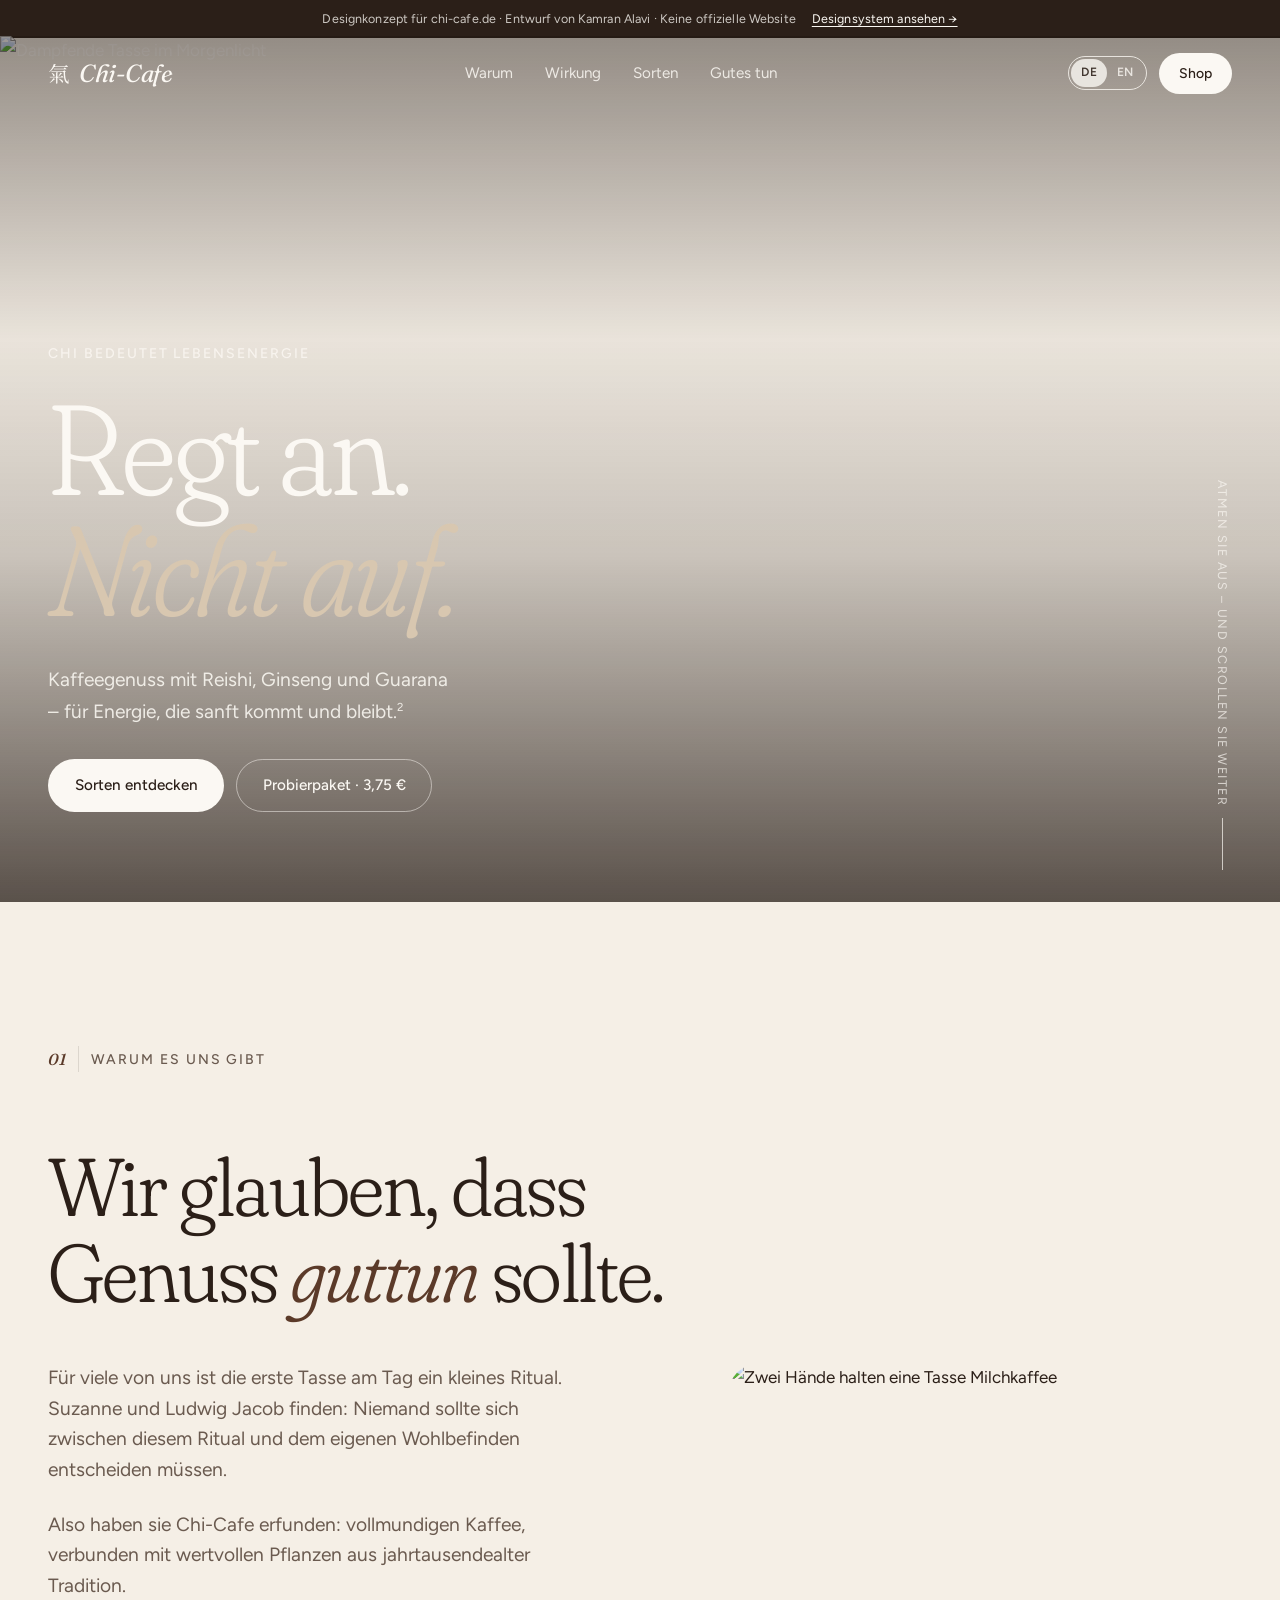
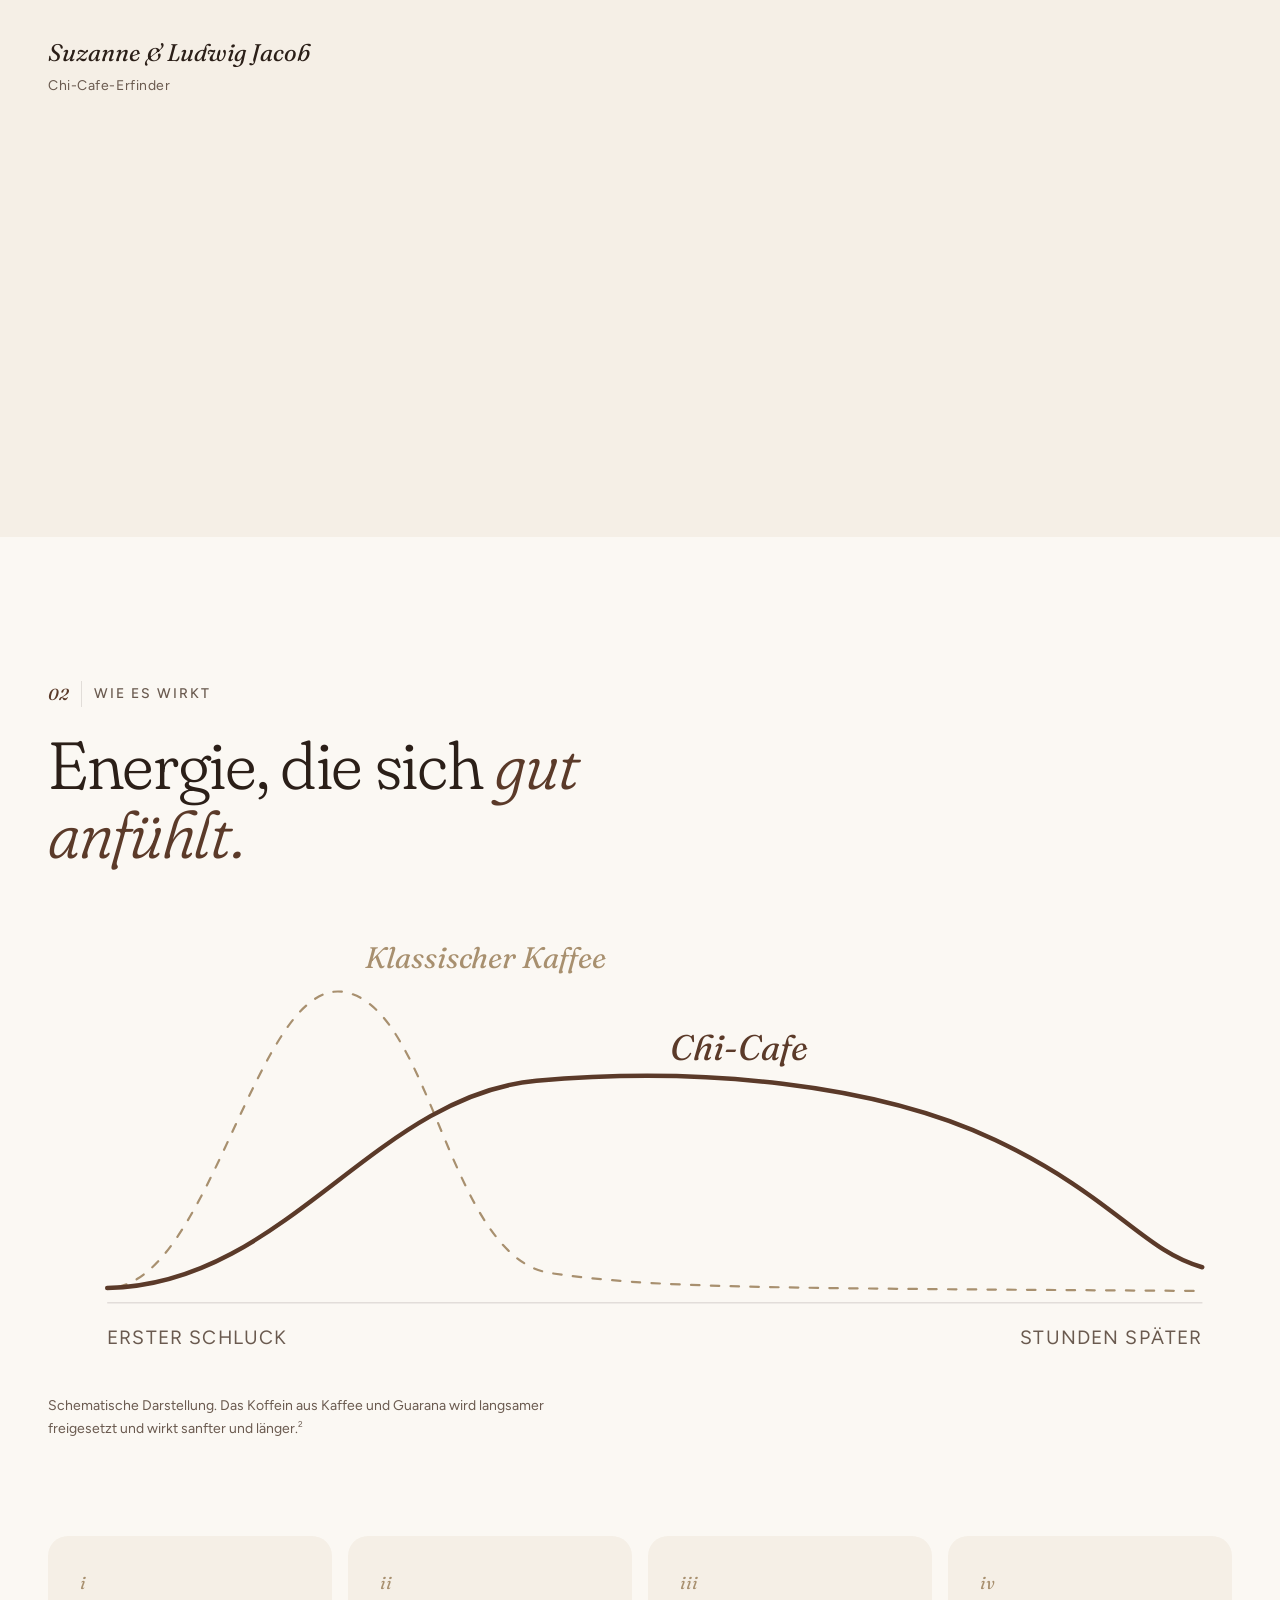
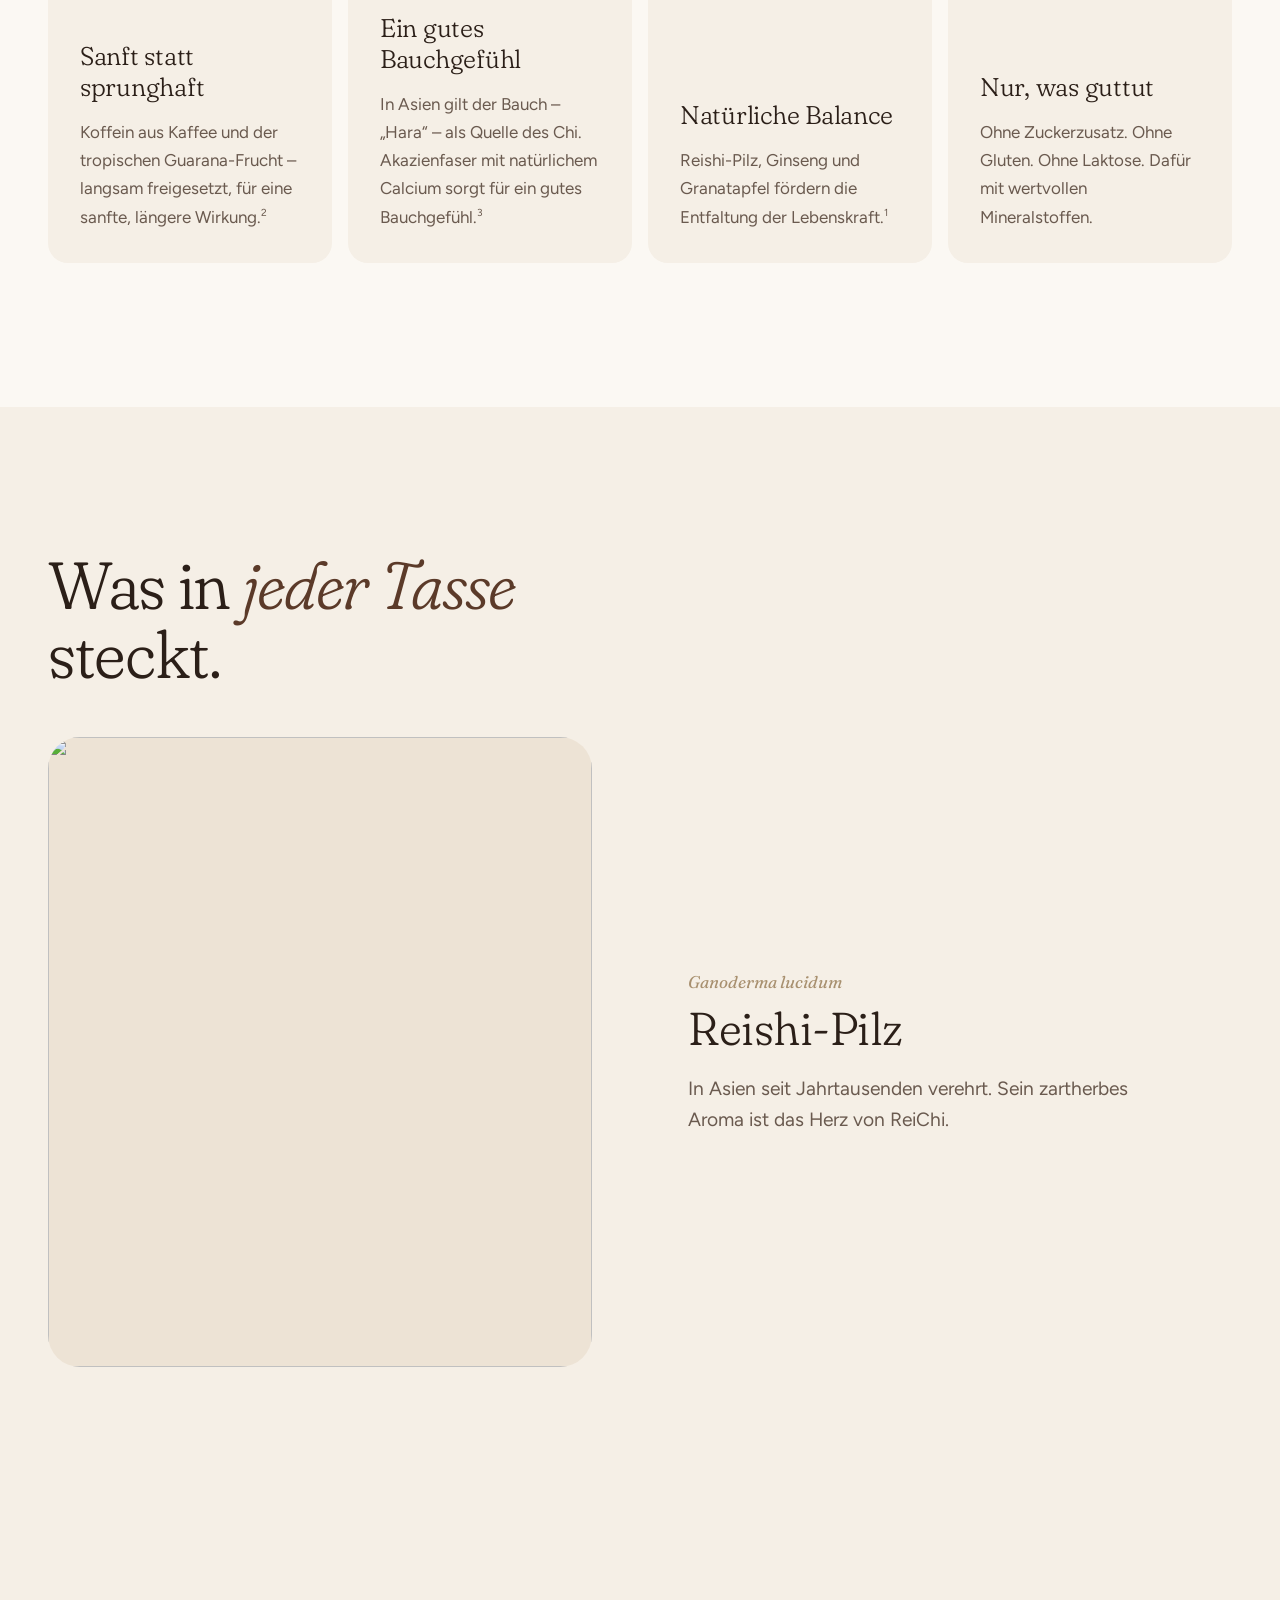
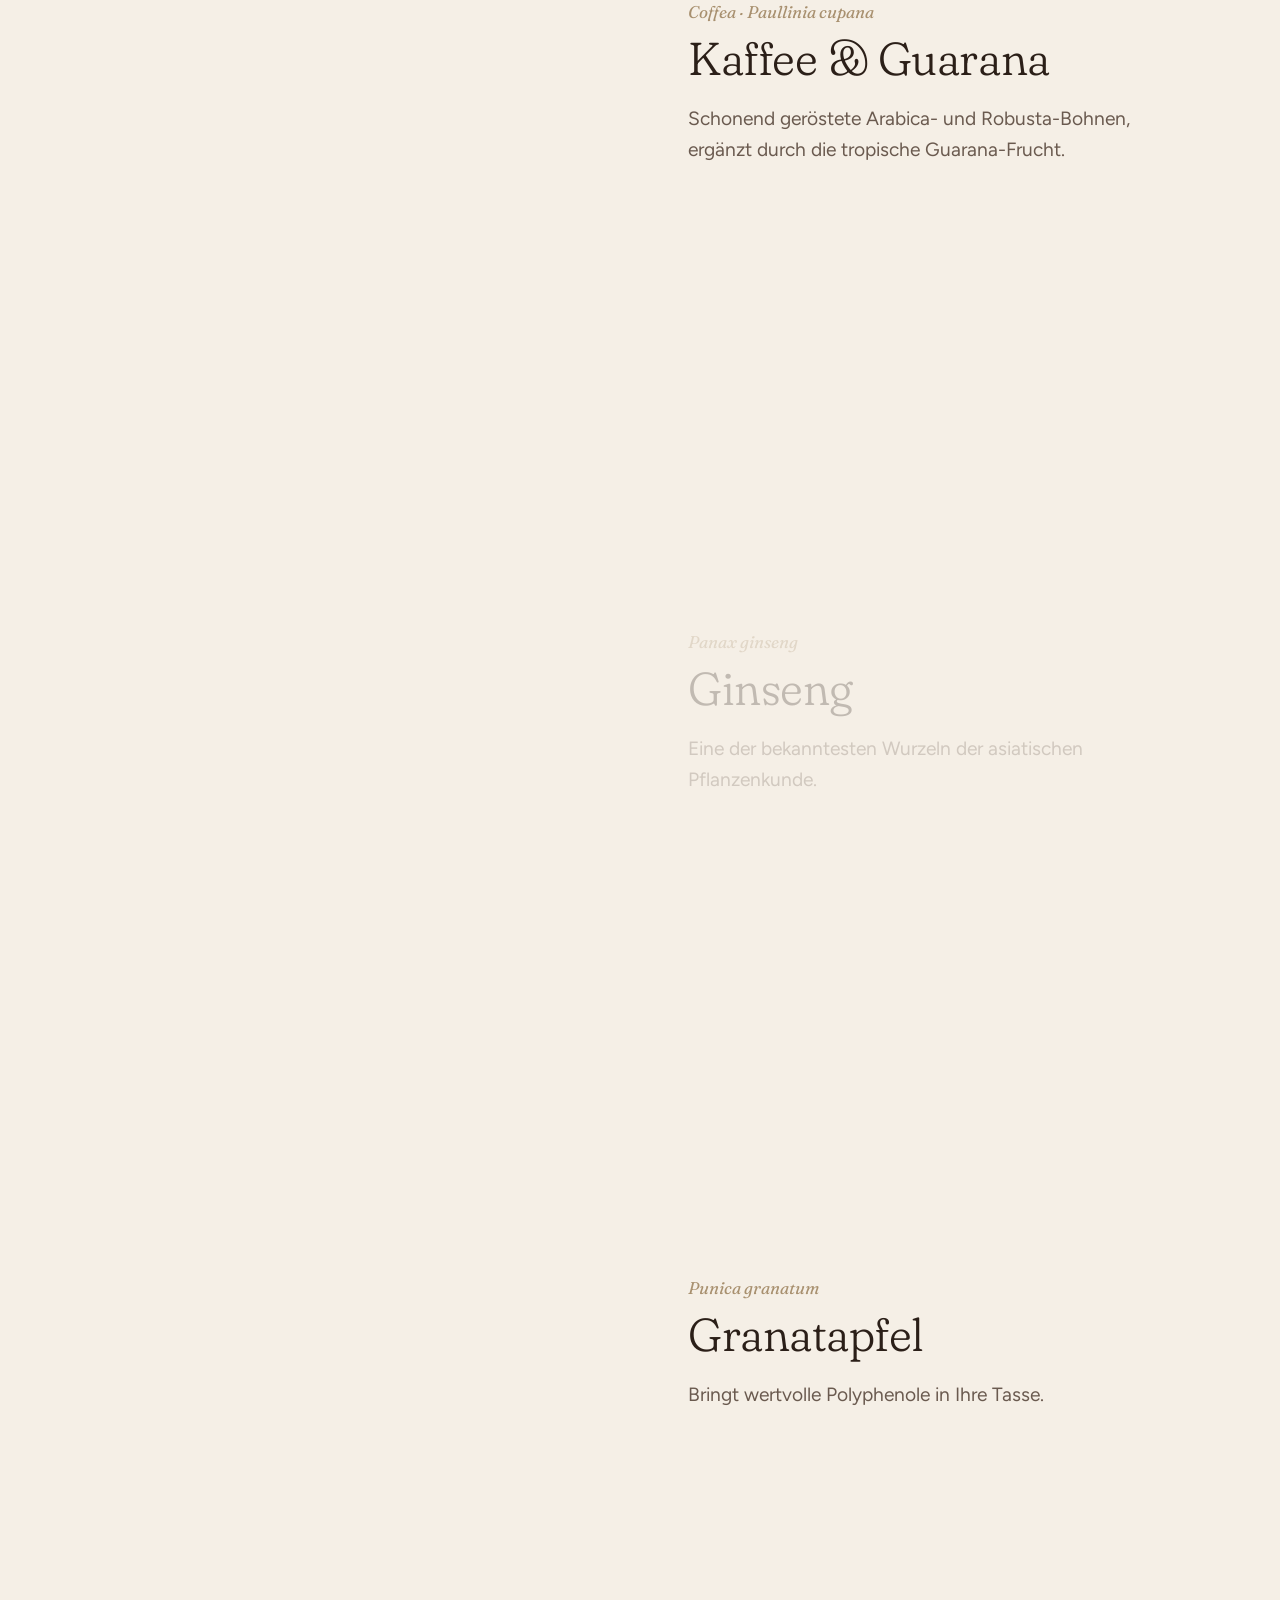
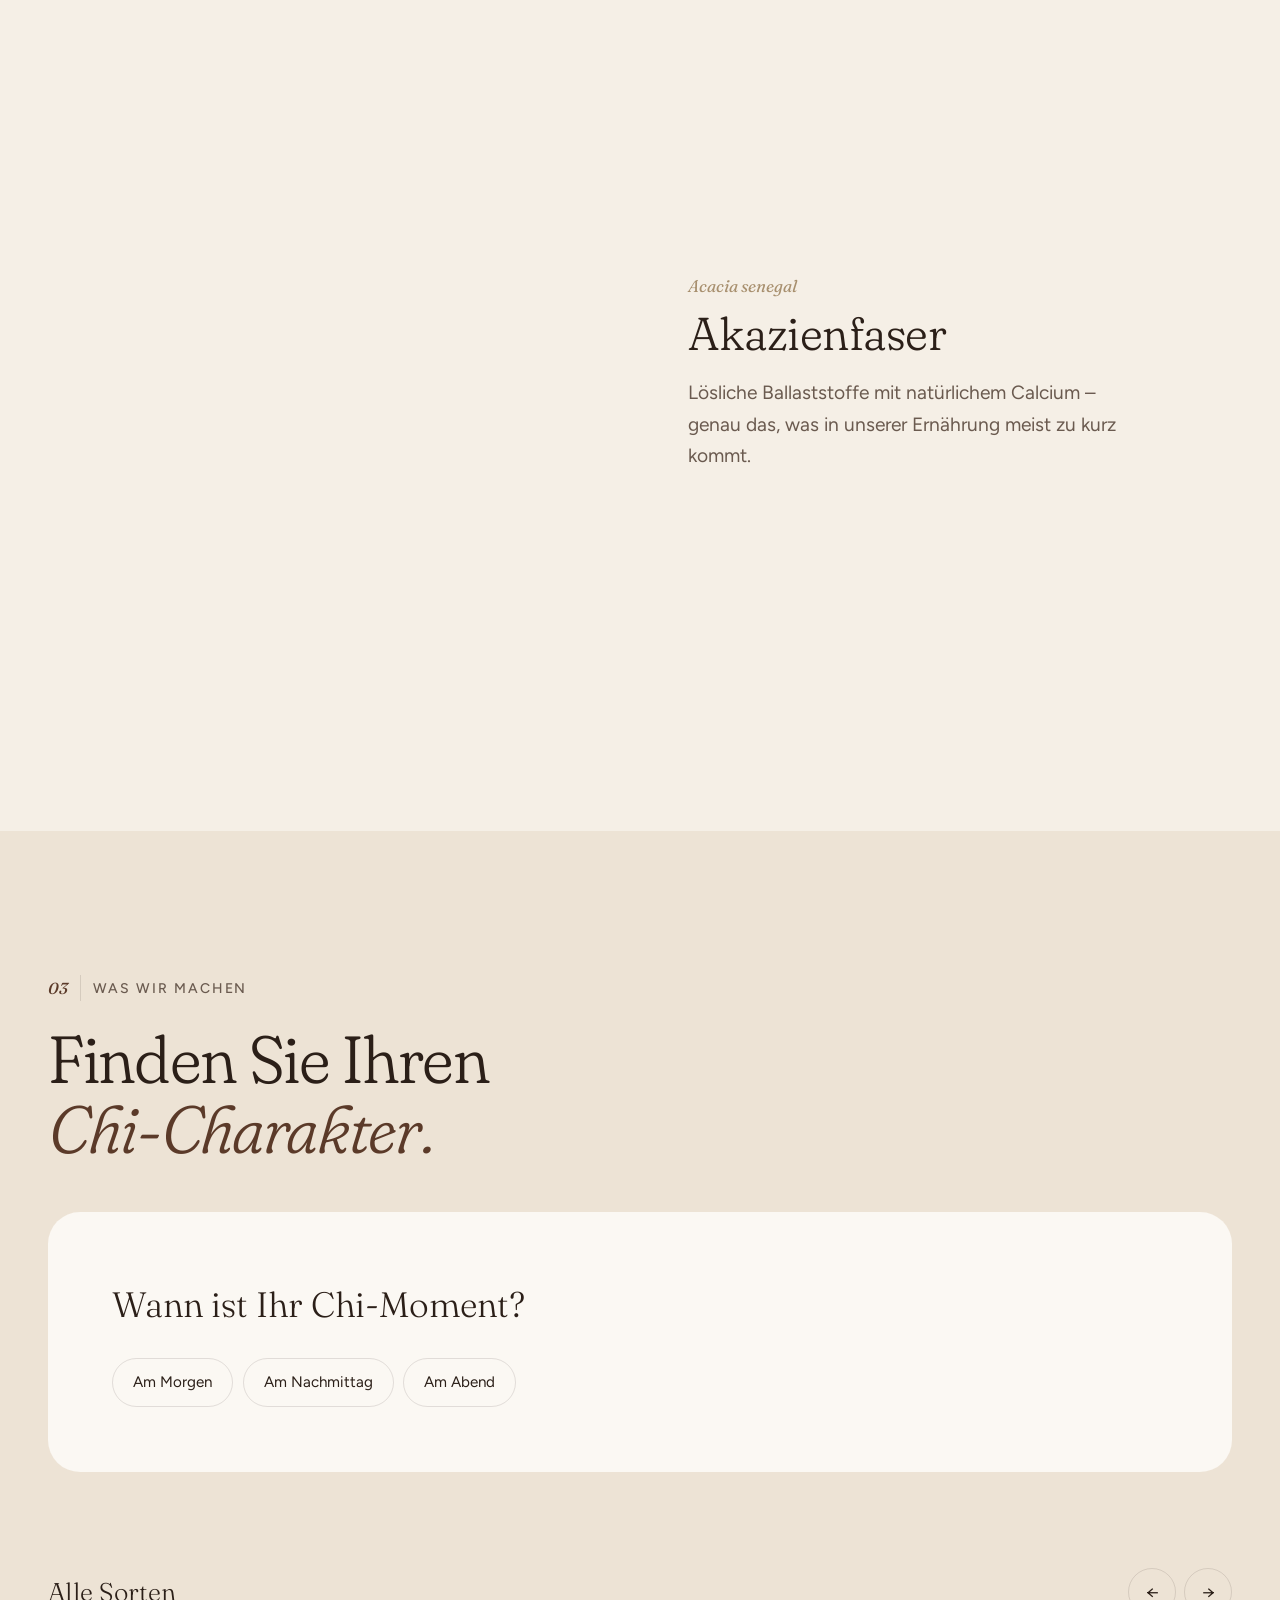
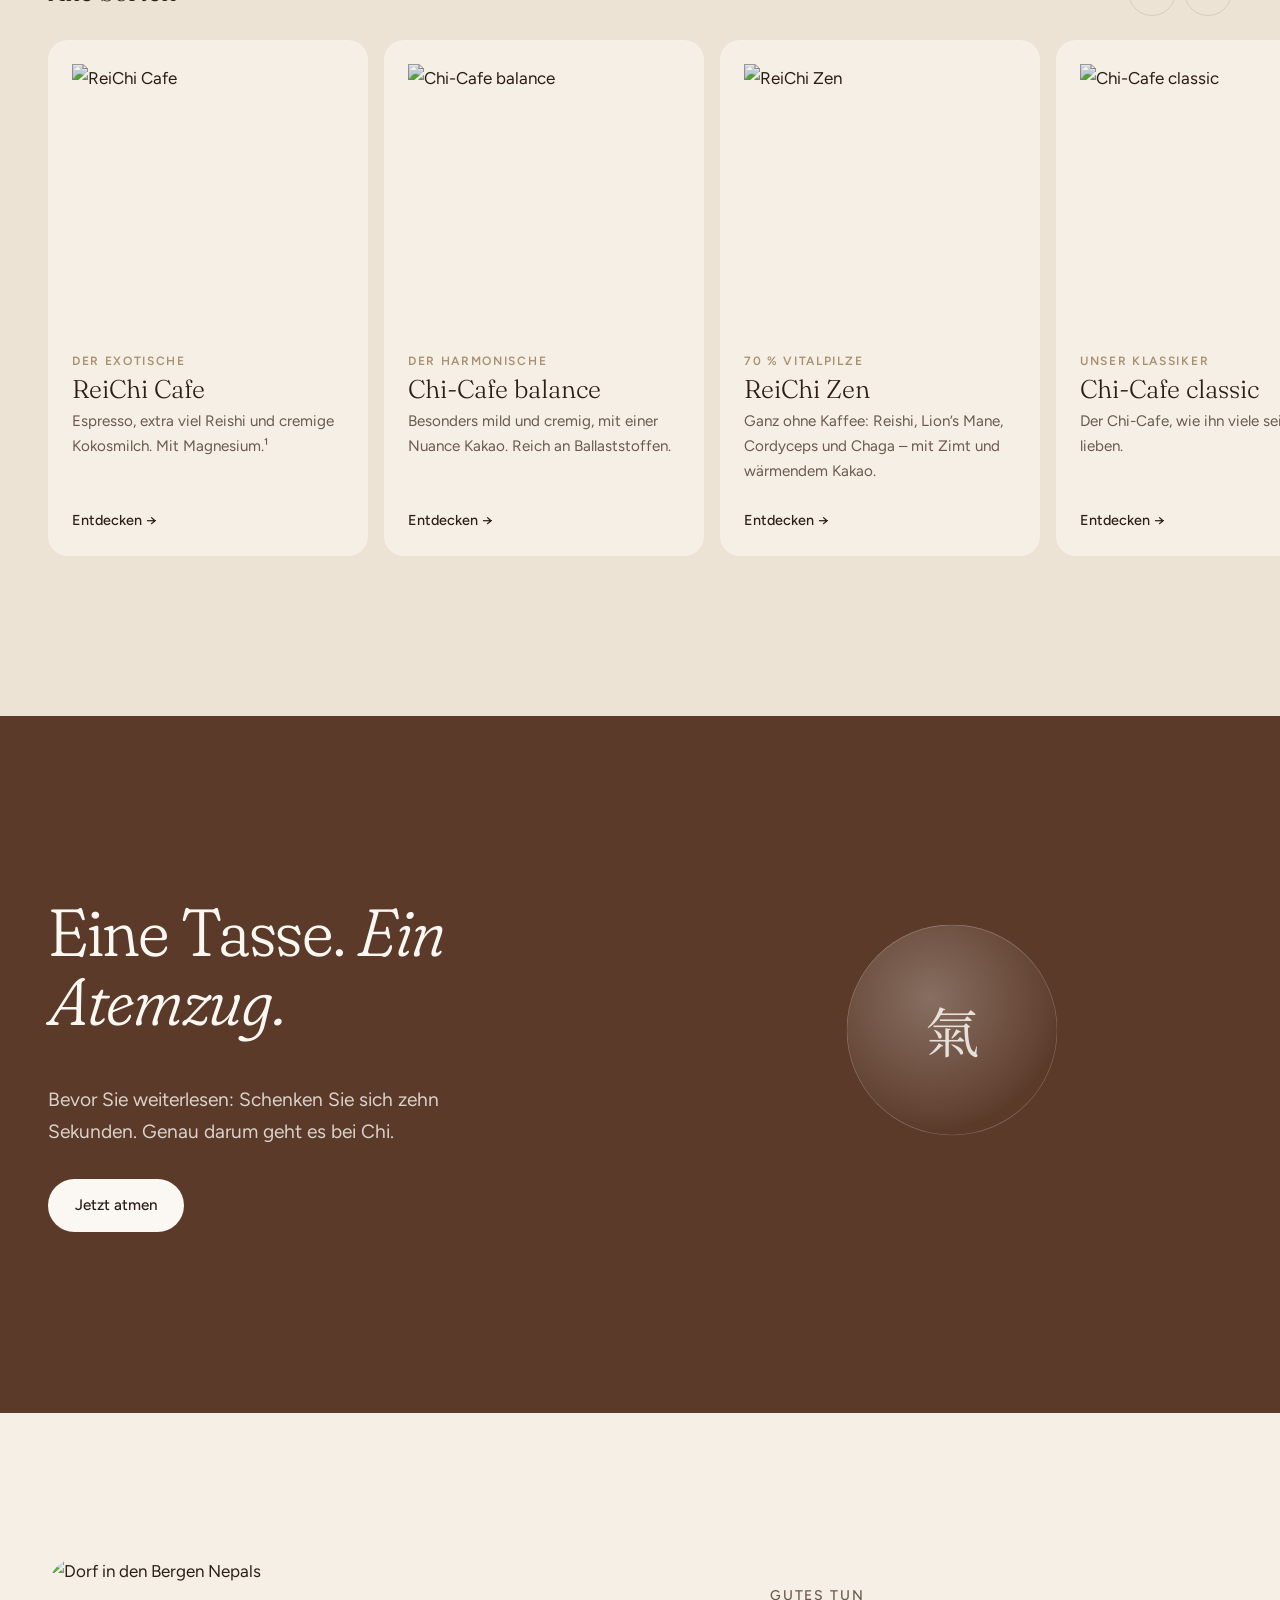
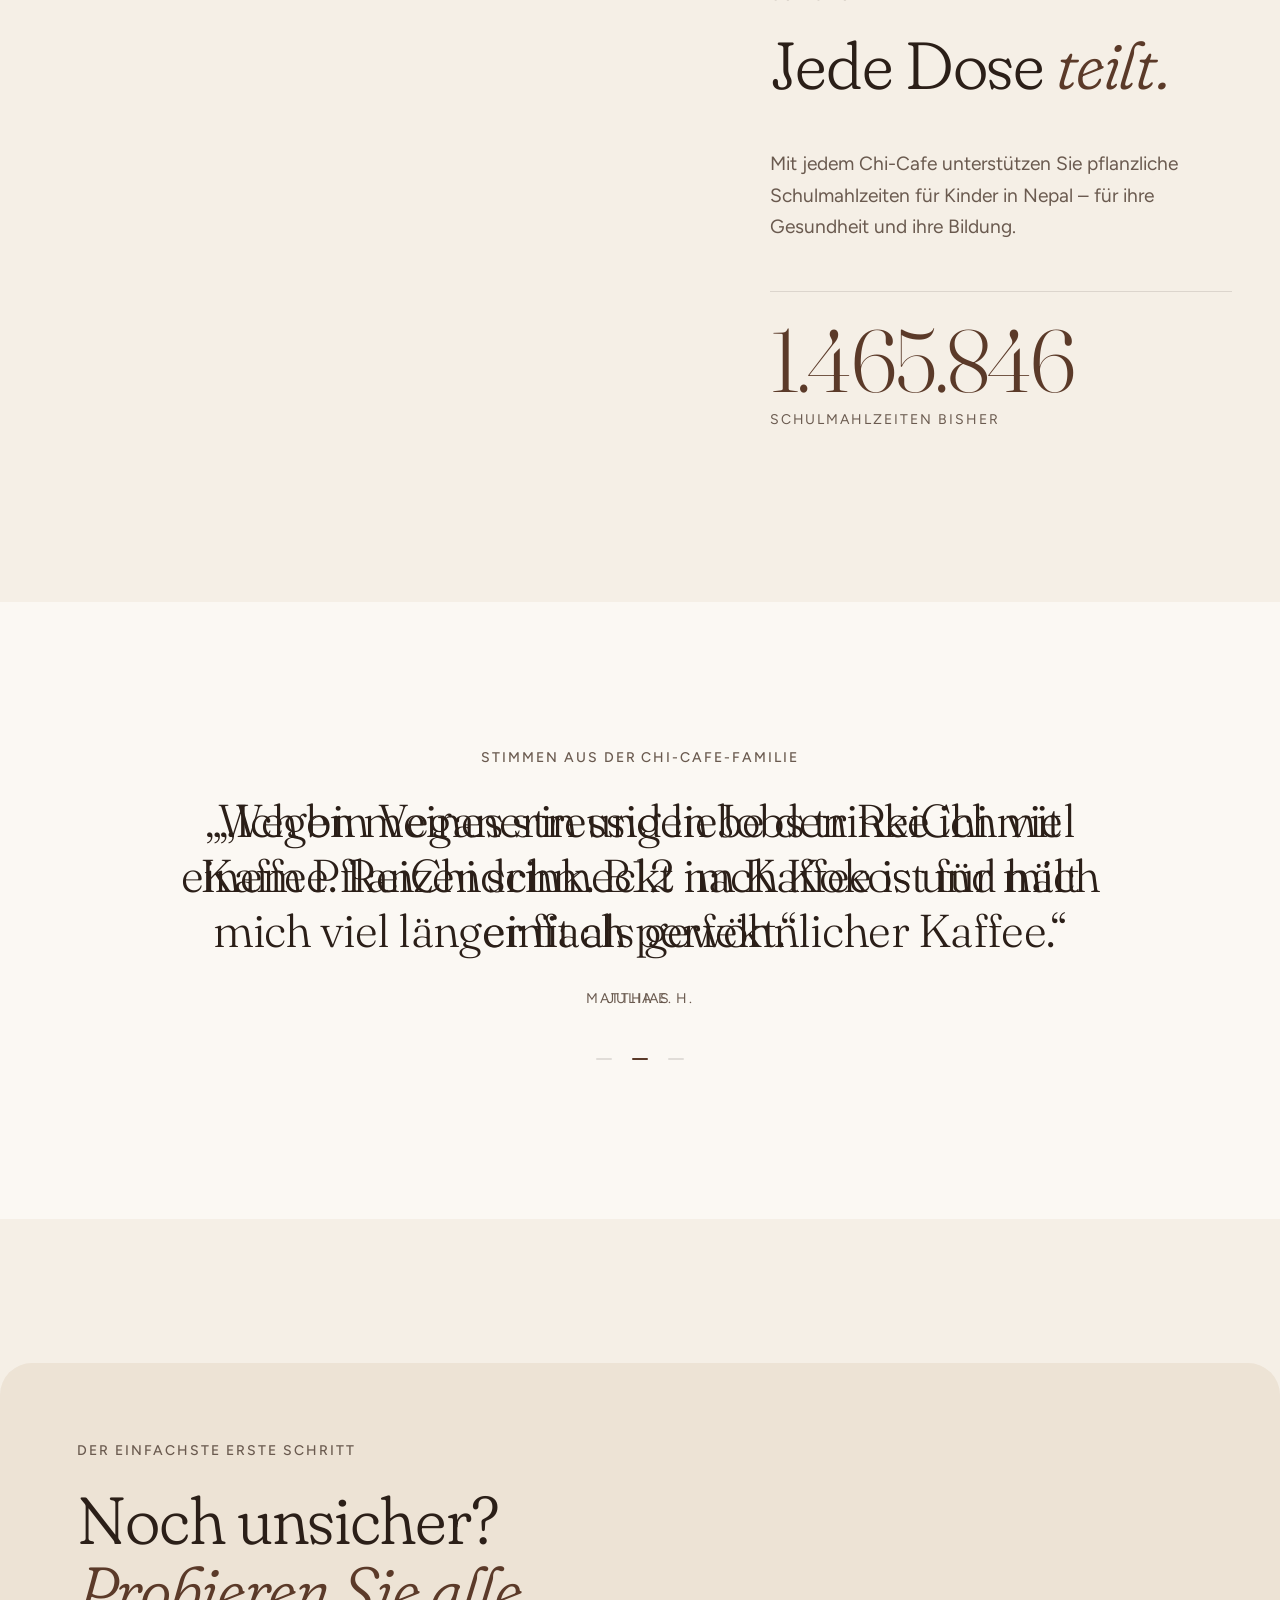
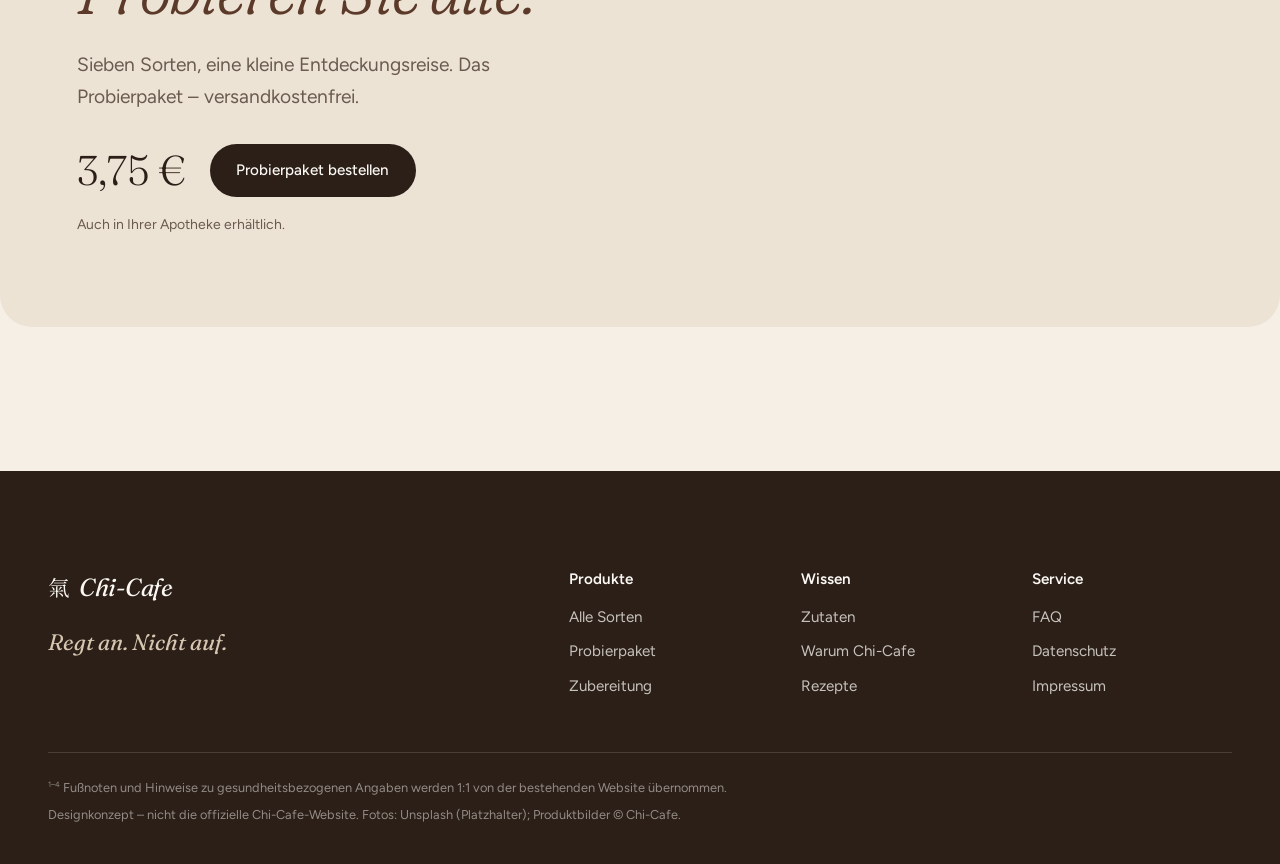
==== index.html @ 99869b33 "Chi-Cafe homepage redesign concept Calm, image-led homepage built on Start with Why (Warum, Wie, Was" ====
<!doctype html>
<html lang="de">
<head>
  <meta charset="utf-8">
  <meta name="viewport" content="width=device-width, initial-scale=1">
  <meta name="robots" content="noindex, nofollow">
  <title>Chi-Cafe — Regt an. Nicht auf. (Designkonzept)</title>
  <meta name="description" content="Designkonzept für chi-cafe.de – unverbindlicher Entwurf, keine offizielle Website.">
  <meta name="theme-color" content="#F5EFE6">
  <link rel="icon" href="data:image/svg+xml,%3Csvg xmlns='http://www.w3.org/2000/svg' viewBox='0 0 64 64'%3E%3Crect width='64' height='64' rx='14' fill='%235B3A29'/%3E%3Ctext x='32' y='45' font-size='36' text-anchor='middle' fill='%23F5EFE6' font-family='serif'%3E%E6%B0%A3%3C/text%3E%3C/svg%3E">
  <link rel="preconnect" href="https://fonts.googleapis.com">
  <link rel="preconnect" href="https://fonts.gstatic.com" crossorigin>
  <link rel="preconnect" href="https://images.unsplash.com">
  <link href="https://fonts.googleapis.com/css2?family=Figtree:wght@400;500;600&family=Fraunces:ital,opsz,wght,SOFT@0,9..144,300..500,0..100;1,9..144,300..500,0..100&display=swap" rel="stylesheet">
  <link href="https://fonts.googleapis.com/css2?family=Noto+Serif+TC:wght@300&text=%E6%B0%A3&display=block" rel="stylesheet">
  <link rel="stylesheet" href="styles.css">
</head>
<body>

  <!-- Intro: steam condenses into 氣 -->
  <div class="intro" id="intro" aria-hidden="true">
    <svg class="intro__svg" viewBox="0 0 400 400">
      <defs>
        <filter id="steam" x="-50%" y="-50%" width="200%" height="200%">
          <feTurbulence id="steamNoise" type="fractalNoise" baseFrequency="0.012 0.035" numOctaves="2" seed="7" />
          <feDisplacementMap id="steamMap" in="SourceGraphic" scale="90" xChannelSelector="R" yChannelSelector="G" />
          <feGaussianBlur id="steamBlur" stdDeviation="10" />
        </filter>
      </defs>
      <text x="200" y="262" text-anchor="middle" class="intro__glyph" filter="url(#steam)">氣</text>
    </svg>
    <p class="intro__caption"><span>Chi</span> · <span data-en="life energy">Lebensenergie</span></p>
  </div>

  <div class="concept-bar">
    <span data-en="Design concept for chi-cafe.de · Draft by Kamran Alavi · Not the official website">Designkonzept für chi-cafe.de · Entwurf von Kamran Alavi · Keine offizielle Website</span>
    <a href="system.html" data-en="View design system →">Designsystem ansehen →</a>
  </div>

  <header class="nav" id="nav">
    <div class="nav__inner">
      <a class="logo" href="#top" aria-label="Chi-Cafe Startseite">
        <span class="logo__glyph" aria-hidden="true">氣</span>
        <span class="logo__word">Chi-Cafe</span>
      </a>
      <nav class="nav__links" aria-label="Hauptnavigation">
        <a href="#warum" data-en="Why">Warum</a>
        <a href="#wirkung" data-en="How it works">Wirkung</a>
        <a href="#sorten" data-en="Blends">Sorten</a>
        <a href="#gutes" data-en="Doing good">Gutes tun</a>
      </nav>
      <div class="nav__actions">
        <div class="lang" role="group" aria-label="Sprache">
          <button type="button" data-lang="de" aria-pressed="true">DE</button>
          <button type="button" data-lang="en" aria-pressed="false">EN</button>
        </div>
        <a class="btn btn--small btn--dark nav__shop" href="#probieren">Shop</a>
        <button class="nav__toggle" type="button" aria-expanded="false" aria-controls="menu" aria-label="Menü">
          <span></span><span></span>
        </button>
      </div>
    </div>
    <div class="menu" id="menu" hidden>
      <a href="#warum" data-en="Why">Warum</a>
      <a href="#wirkung" data-en="How it works">Wirkung</a>
      <a href="#sorten" data-en="Blends">Sorten</a>
      <a href="#gutes" data-en="Doing good">Gutes tun</a>
      <a href="#probieren" data-en="Shop">Shop</a>
    </div>
  </header>

  <main id="top">

    <!-- HERO -->
    <section class="hero">
      <div class="hero__media">
        <img src="https://images.unsplash.com/photo-1677846092922-5b685ba0afb2?auto=format&fit=crop&w=1800&q=80"
             srcset="https://images.unsplash.com/photo-1677846092922-5b685ba0afb2?auto=format&fit=crop&w=900&q=75 900w,
                     https://images.unsplash.com/photo-1677846092922-5b685ba0afb2?auto=format&fit=crop&w=1800&q=80 1800w,
                     https://images.unsplash.com/photo-1677846092922-5b685ba0afb2?auto=format&fit=crop&w=2600&q=80 2600w"
             sizes="100vw" alt="Dampfende Tasse im Morgenlicht" fetchpriority="high">
      </div>
      <div class="hero__content wrap">
        <p class="eyebrow eyebrow--light" data-en="Chi means life energy">Chi bedeutet Lebensenergie</p>
        <h1 class="hero__title">
          <span class="line" data-en="Energises.">Regt an.</span>
          <em class="line" data-en="Never agitates.">Nicht auf.</em>
        </h1>
        <p class="hero__lead" data-en="Coffee with reishi, ginseng and guarana – for energy that arrives gently and stays.<sup>2</sup>">Kaffeegenuss mit Reishi, Ginseng und Guarana – für Energie, die sanft kommt und bleibt.<sup>2</sup></p>
        <div class="hero__cta">
          <a class="btn btn--light" href="#sorten" data-en="Discover the blends">Sorten entdecken</a>
          <a class="btn btn--ghost-light" href="#probieren" data-en="Sampler · €3.75">Probierpaket · 3,75 €</a>
        </div>
      </div>
      <a class="hero__scroll" href="#warum" data-en="Breathe out – and keep scrolling">Atmen Sie aus – und scrollen Sie weiter</a>
    </section>

    <!-- 01 WHY -->
    <section class="why section" id="warum">
      <div class="wrap why__grid">
        <p class="eyebrow reveal"><span class="eyebrow__num">01</span> <span data-en="Why we exist">Warum es uns gibt</span></p>
        <h2 class="why__statement reveal" data-en="We believe enjoyment should <em>do you good.</em>">Wir glauben, dass Genuss <em>guttun</em> sollte.</h2>
        <div class="why__body reveal">
          <p data-en="For many of us, the first cup of the day is a small ritual. Suzanne and Ludwig Jacob believe nobody should have to choose between that ritual and their wellbeing.">Für viele von uns ist die erste Tasse am Tag ein kleines Ritual. Suzanne und Ludwig Jacob finden: Niemand sollte sich zwischen diesem Ritual und dem eigenen Wohlbefinden entscheiden müssen.</p>
          <p data-en="So they created Chi-Cafe: full-bodied coffee, joined with valuable plants from a tradition thousands of years old.">Also haben sie Chi-Cafe erfunden: vollmundigen Kaffee, verbunden mit wertvollen Pflanzen aus jahrtausendealter Tradition.</p>
          <p class="signature">Suzanne &amp; Ludwig Jacob<span data-en="Inventors of Chi-Cafe">Chi-Cafe-Erfinder</span></p>
        </div>
        <figure class="why__figure reveal">
          <img src="https://images.unsplash.com/photo-1550731358-491ded4af838?auto=format&fit=crop&w=1200&q=80" alt="Zwei Hände halten eine Tasse Milchkaffee" loading="lazy">
        </figure>
      </div>
    </section>

    <!-- 02 HOW -->
    <section class="how section" id="wirkung">
      <div class="wrap">
        <p class="eyebrow reveal"><span class="eyebrow__num">02</span> <span data-en="How it works">Wie es wirkt</span></p>
        <h2 class="h2 reveal" data-en="Energy that <em>feels good.</em>">Energie, die sich <em>gut anfühlt.</em></h2>

        <div class="curve reveal" id="curve">
          <svg viewBox="0 0 800 300" role="img" aria-labelledby="curveTitle">
            <title id="curveTitle">Schematische Darstellung: klassischer Kaffee steigt steil an und fällt ab, Chi-Cafe steigt sanft und hält länger.</title>
            <line class="curve__axis" x1="40" y1="260" x2="780" y2="260" />
            <path class="curve__path curve__path--classic" pathLength="1"
                  d="M40 250 C 110 250, 140 40, 200 50 S 270 230, 340 240 S 470 250, 780 252" />
            <path class="curve__path curve__path--chi" pathLength="1"
                  d="M40 250 C 160 248, 220 120, 330 110 S 560 112, 640 150 S 740 225, 780 236" />
            <g class="curve__labels">
              <text x="214" y="34" class="curve__label curve__label--classic" data-en="Classic coffee">Klassischer Kaffee</text>
              <text x="420" y="96" class="curve__label curve__label--chi">Chi-Cafe</text>
              <text x="40" y="288" class="curve__tick" data-en="first sip">erster Schluck</text>
              <text x="780" y="288" class="curve__tick" text-anchor="end" data-en="hours later">Stunden später</text>
            </g>
          </svg>
          <p class="curve__note" data-en="Schematic illustration. The caffeine from coffee and guarana is released more slowly and has a gentler, longer effect.<sup>2</sup>">Schematische Darstellung. Das Koffein aus Kaffee und Guarana wird langsamer freigesetzt und wirkt sanfter und länger.<sup>2</sup></p>
        </div>

        <div class="pillars">
          <article class="pillar reveal">
            <span class="pillar__num">i</span>
            <h3 data-en="Gentle, not jumpy">Sanft statt sprunghaft</h3>
            <p data-en="Caffeine from coffee and the tropical guarana fruit – released slowly, for a gentle, lasting lift.<sup>2</sup>">Koffein aus Kaffee und der tropischen Guarana-Frucht – langsam freigesetzt, für eine sanfte, längere Wirkung.<sup>2</sup></p>
          </article>
          <article class="pillar reveal">
            <span class="pillar__num">ii</span>
            <h3 data-en="A good gut feeling">Ein gutes Bauchgefühl</h3>
            <p data-en="In Asia, the belly – “Hara” – is the source of Chi. Acacia fibre with natural calcium supports a good gut feeling.<sup>3</sup>">In Asien gilt der Bauch – „Hara“ – als Quelle des Chi. Akazienfaser mit natürlichem Calcium sorgt für ein gutes Bauchgefühl.<sup>3</sup></p>
          </article>
          <article class="pillar reveal">
            <span class="pillar__num">iii</span>
            <h3 data-en="Natural balance">Natürliche Balance</h3>
            <p data-en="Reishi mushroom, ginseng and pomegranate help your life energy unfold.<sup>1</sup>">Reishi-Pilz, Ginseng und Granatapfel fördern die Entfaltung der Lebenskraft.<sup>1</sup></p>
          </article>
          <article class="pillar reveal">
            <span class="pillar__num">iv</span>
            <h3 data-en="Only what's good">Nur, was guttut</h3>
            <p data-en="No added sugar. No gluten. No lactose. Instead: valuable minerals.">Ohne Zuckerzusatz. Ohne Gluten. Ohne Laktose. Dafür mit wertvollen Mineralstoffen.</p>
          </article>
        </div>
      </div>
    </section>

    <!-- INGREDIENTS (sticky story) -->
    <section class="ingredients section" aria-labelledby="ingTitle">
      <div class="wrap">
        <h2 class="h2 reveal" id="ingTitle" data-en="What's in <em>every cup.</em>">Was in <em>jeder Tasse</em> steckt.</h2>
      </div>
      <div class="wrap ingredients__grid">
        <div class="ingredients__media" aria-hidden="true">
          <div class="ingredients__frame">
            <img class="is-active" data-ing="0" src="https://images.unsplash.com/photo-1782723568150-184e79233fed?auto=format&fit=crop&w=1100&q=80" alt="" loading="lazy">
            <img data-ing="1" src="https://images.unsplash.com/photo-1587734195503-904fca47e0e9?auto=format&fit=crop&w=1100&q=80" alt="" loading="lazy">
            <img data-ing="2" src="https://images.unsplash.com/photo-1695798790639-c3c4294373ab?auto=format&fit=crop&w=1100&q=80" alt="" loading="lazy">
            <img data-ing="3" src="https://images.unsplash.com/photo-1654648742474-7f22ca616d0b?auto=format&fit=crop&w=1100&q=80" alt="" loading="lazy">
            <img data-ing="4" src="https://images.unsplash.com/photo-1673208126879-18094b40d9cf?auto=format&fit=crop&w=1100&q=80" alt="" loading="lazy">
          </div>
        </div>
        <ol class="ingredients__list">
          <li class="ing" data-ing="0">
            <img class="ing__thumb" src="https://images.unsplash.com/photo-1782723568150-184e79233fed?auto=format&fit=crop&w=700&q=75" alt="Reishi-Pilz an einem Ast" loading="lazy">
            <span class="ing__latin">Ganoderma lucidum</span>
            <h3 data-en="Reishi mushroom">Reishi-Pilz</h3>
            <p data-en="Revered in Asia for thousands of years. Its delicately bitter aroma is the heart of ReiChi.">In Asien seit Jahrtausenden verehrt. Sein zartherbes Aroma ist das Herz von ReiChi.</p>
          </li>
          <li class="ing" data-ing="1">
            <img class="ing__thumb" src="https://images.unsplash.com/photo-1587734195503-904fca47e0e9?auto=format&fit=crop&w=700&q=75" alt="Geröstete Kaffeebohnen in einer Schale" loading="lazy">
            <span class="ing__latin">Coffea · Paullinia cupana</span>
            <h3 data-en="Coffee &amp; guarana">Kaffee &amp; Guarana</h3>
            <p data-en="Gently roasted Arabica and Robusta beans, joined by the tropical guarana fruit.">Schonend geröstete Arabica- und Robusta-Bohnen, ergänzt durch die tropische Guarana-Frucht.</p>
          </li>
          <li class="ing" data-ing="2">
            <img class="ing__thumb" src="https://images.unsplash.com/photo-1695798790639-c3c4294373ab?auto=format&fit=crop&w=700&q=75" alt="Ginsengwurzel auf Moos" loading="lazy">
            <span class="ing__latin">Panax ginseng</span>
            <h3>Ginseng</h3>
            <p data-en="One of the best-known roots in Asian plant lore.">Eine der bekanntesten Wurzeln der asiatischen Pflanzenkunde.</p>
          </li>
          <li class="ing" data-ing="3">
            <img class="ing__thumb" src="https://images.unsplash.com/photo-1654648742474-7f22ca616d0b?auto=format&fit=crop&w=700&q=75" alt="Granatapfelkerne" loading="lazy">
            <span class="ing__latin">Punica granatum</span>
            <h3 data-en="Pomegranate">Granatapfel</h3>
            <p data-en="Brings valuable polyphenols into your cup.">Bringt wertvolle Polyphenole in Ihre Tasse.</p>
          </li>
          <li class="ing" data-ing="4">
            <img class="ing__thumb" src="https://images.unsplash.com/photo-1673208126879-18094b40d9cf?auto=format&fit=crop&w=700&q=75" alt="Getrocknete Pflanzenfasern" loading="lazy">
            <span class="ing__latin">Acacia senegal</span>
            <h3 data-en="Acacia fibre">Akazienfaser</h3>
            <p data-en="Soluble fibre with natural calcium – the thing our diet most often lacks.">Lösliche Ballaststoffe mit natürlichem Calcium – genau das, was in unserer Ernährung meist zu kurz kommt.</p>
          </li>
        </ol>
      </div>
    </section>

    <!-- 03 WHAT -->
    <section class="what section" id="sorten">
      <div class="wrap">
        <p class="eyebrow reveal"><span class="eyebrow__num">03</span> <span data-en="What we make">Was wir machen</span></p>
        <h2 class="h2 reveal" data-en="Find your <em>Chi character.</em>">Finden Sie Ihren <em class="nowrap">Chi-Charakter.</em></h2>

        <div class="finder reveal" id="finder">
          <div class="finder__step" data-step="1">
            <p class="finder__q" data-en="When is your Chi moment?">Wann ist Ihr Chi-Moment?</p>
            <div class="chips">
              <button type="button" class="chip" data-moment="morning" data-en="In the morning">Am Morgen</button>
              <button type="button" class="chip" data-moment="afternoon" data-en="In the afternoon">Am Nachmittag</button>
              <button type="button" class="chip" data-moment="evening" data-en="In the evening">Am Abend</button>
            </div>
          </div>
          <div class="finder__step" data-step="2" hidden>
            <p class="finder__q" data-en="How do you like it?">Wie mögen Sie es?</p>
            <div class="chips">
              <button type="button" class="chip" data-taste="exotic" data-en="Creamy &amp; exotic">Cremig &amp; exotisch</button>
              <button type="button" class="chip" data-taste="mild" data-en="Mild with cocoa">Mild mit Kakao</button>
              <button type="button" class="chip" data-taste="spiced" data-en="Spiced &amp; oriental">Würzig &amp; orientalisch</button>
              <button type="button" class="chip" data-taste="chocolate" data-en="Chocolatey">Schokoladig</button>
              <button type="button" class="chip" data-taste="nocoffee" data-en="No coffee at all">Ganz ohne Kaffee</button>
            </div>
          </div>
          <div class="finder__result" hidden aria-live="polite">
            <div class="finder__visual"><img class="finder__img" src="" alt=""></div>
            <div>
              <p class="finder__char"></p>
              <p class="finder__name"></p>
              <p class="finder__desc"></p>
              <div class="finder__actions">
                <a class="btn btn--dark" href="#probieren" data-en="Get to know it">Kennenlernen</a>
                <button type="button" class="link-btn finder__reset" data-en="Start again">Neu starten</button>
              </div>
            </div>
          </div>
        </div>

        <div class="rail-head reveal">
          <p class="rail-head__title" data-en="All blends">Alle Sorten</p>
          <div class="rail-head__arrows">
            <button type="button" class="arrow" data-dir="-1" aria-label="Zurück">←</button>
            <button type="button" class="arrow" data-dir="1" aria-label="Weiter">→</button>
          </div>
        </div>
      </div>
      <div class="rail" id="rail" tabindex="0" aria-label="Alle Sorten">
        <!-- Product cards are rendered from PRODUCTS in main.js -->
      </div>
    </section>

    <!-- BREATH -->
    <section class="breath" aria-labelledby="breathTitle">
      <div class="wrap breath__grid">
        <div>
          <h2 class="h2 h2--light reveal" id="breathTitle" data-en="One cup. <em>One breath.</em>">Eine Tasse. <em>Ein Atemzug.</em></h2>
          <p class="breath__text reveal" data-en="Before you read on: give yourself ten seconds. That is what Chi is about.">Bevor Sie weiterlesen: Schenken Sie sich zehn Sekunden. Genau darum geht es bei Chi.</p>
          <button type="button" class="btn btn--light reveal" id="breathBtn" data-en="Breathe now">Jetzt atmen</button>
        </div>
        <div class="breath__orb" aria-live="polite">
          <div class="orb" id="orb"><span class="orb__glyph" aria-hidden="true">氣</span></div>
          <p class="orb__label" id="orbLabel">&nbsp;</p>
        </div>
      </div>
    </section>

    <!-- DOING GOOD -->
    <section class="good section" id="gutes">
      <div class="wrap good__grid">
        <figure class="good__figure reveal">
          <img src="https://images.unsplash.com/photo-1518002054494-3a6f94352e9d?auto=format&fit=crop&w=1400&q=80" alt="Dorf in den Bergen Nepals" loading="lazy">
        </figure>
        <div class="good__copy">
          <p class="eyebrow reveal" data-en="Doing good">Gutes tun</p>
          <h2 class="h2 reveal" data-en="Every tin <em>shares.</em>">Jede Dose <em>teilt.</em></h2>
          <p class="reveal" data-en="With every Chi-Cafe you buy, you support plant-based school meals for children in Nepal – for their health and their education.">Mit jedem Chi-Cafe unterstützen Sie pflanzliche Schulmahlzeiten für Kinder in Nepal – für ihre Gesundheit und ihre Bildung.</p>
          <p class="counter reveal"><span class="counter__num" id="counter" data-target="2000000">0</span><span class="counter__label" data-en="school meals so far">Schulmahlzeiten bisher</span></p>
        </div>
      </div>
    </section>

    <!-- VOICES -->
    <section class="voices section" aria-labelledby="voicesTitle">
      <div class="wrap">
        <p class="eyebrow reveal" id="voicesTitle" data-en="Voices from the Chi-Cafe family">Stimmen aus der Chi-Cafe-Familie</p>
        <div class="quotes reveal" id="quotes">
          <blockquote class="quote is-active">
            <p data-en="“I'm vegan and I love ReiChi mixed with a plant drink. B12 in my coffee is just perfect for me.”">„Ich bin Veganerin und liebe den ReiChi mit einem Pflanzendrink. B12 im Kaffee ist für mich einfach perfekt.“</p>
            <cite>Julia E.</cite>
          </blockquote>
          <blockquote class="quote">
            <p data-en="“Because of my stressful job I drink a lot of coffee. ReiChi tastes of coconut and keeps me going much longer than ordinary coffee.”">„Wegen meines stressigen Jobs trinke ich viel Kaffee. ReiChi schmeckt nach Kokos und hält mich viel länger fit als gewöhnlicher Kaffee.“</p>
            <cite>Matthias H.</cite>
          </blockquote>
          <blockquote class="quote">
            <p data-en="“I've been drinking Chi-Cafe balance for about three years. Without sugar, just a splash of plant milk.”">„Ich trinke seit etwa drei Jahren Chi-Cafe balance. Ohne Zucker, nur mit einem Schluck Pflanzenmilch.“</p>
            <cite>Elke P.</cite>
          </blockquote>
          <div class="quotes__dots" role="tablist" aria-label="Kundenstimmen"></div>
        </div>
      </div>
    </section>

    <!-- SAMPLER CTA -->
    <section class="sampler section" id="probieren">
      <div class="wrap sampler__card reveal">
        <div class="sampler__copy">
          <p class="eyebrow" data-en="The easiest first step">Der einfachste erste Schritt</p>
          <h2 class="h2" data-en="Not sure yet? <em>Try them all.</em>">Noch unsicher? <em>Probieren Sie alle.</em></h2>
          <p data-en="Seven blends, one small journey of discovery. The sampler – with free shipping.">Sieben Sorten, eine kleine Entdeckungsreise. Das Probierpaket – versandkostenfrei.</p>
          <div class="sampler__price">
            <span class="price">3,75 €</span>
            <a class="btn btn--dark" href="#probieren" data-en="Order the sampler">Probierpaket bestellen</a>
          </div>
          <p class="sampler__note" data-en="Also available at your pharmacy.">Auch in Ihrer Apotheke erhältlich.</p>
        </div>
        <div class="sampler__tins" aria-hidden="true">
          <img src="https://chi-cafe.de/wp-content/uploads/sites/11/2024/07/09332927_Chi-Cafe_Balance_450g_240209_Hauptbild.jpg" alt="" loading="lazy">
          <img src="https://chi-cafe.de/wp-content/uploads/sites/11/2024/07/13331460_ReiChi_400g_240213_Hauptbild.jpg" alt="" loading="lazy">
          <img src="https://chi-cafe.de/wp-content/uploads/sites/11/2024/08/19059912_ReiChi_Zen_240619.jpg" alt="" loading="lazy">
        </div>
      </div>
    </section>

  </main>

  <footer class="footer">
    <div class="wrap">
      <div class="footer__top">
        <div>
          <a class="logo logo--footer" href="#top"><span class="logo__glyph" aria-hidden="true">氣</span><span class="logo__word">Chi-Cafe</span></a>
          <p class="footer__claim" data-en="Energises. Never agitates.">Regt an. Nicht auf.</p>
        </div>
        <nav class="footer__cols" aria-label="Fußzeile">
          <div>
            <p class="footer__h" data-en="Products">Produkte</p>
            <a href="#sorten" data-en="All blends">Alle Sorten</a>
            <a href="#probieren" data-en="Sampler">Probierpaket</a>
            <a href="#sorten" data-en="Preparation">Zubereitung</a>
          </div>
          <div>
            <p class="footer__h" data-en="Knowledge">Wissen</p>
            <a href="#wirkung" data-en="Ingredients">Zutaten</a>
            <a href="#warum" data-en="Why Chi-Cafe">Warum Chi-Cafe</a>
            <a href="#top" data-en="Recipes">Rezepte</a>
          </div>
          <div>
            <p class="footer__h">Service</p>
            <a href="#top">FAQ</a>
            <a href="#top" data-en="Privacy">Datenschutz</a>
            <a href="#top" data-en="Legal notice">Impressum</a>
          </div>
        </nav>
      </div>
      <div class="footer__notes">
        <p data-en="<sup>1–4</sup> Footnotes and health-claim notes are carried over 1:1 from the current website.">
          <sup>1–4</sup> Fußnoten und Hinweise zu gesundheitsbezogenen Angaben werden 1:1 von der bestehenden Website übernommen.</p>
        <p data-en="Design concept – not the official Chi-Cafe website. Photos: Unsplash (placeholders); product images © Chi-Cafe.">Designkonzept – nicht die offizielle Chi-Cafe-Website. Fotos: Unsplash (Platzhalter); Produktbilder © Chi-Cafe.</p>
      </div>
    </div>
  </footer>

  <script src="main.js"></script>
</body>
</html>
---- styles.css ----
/* Chi-Cafe concept — "Stille Energie"
   Tokens first; everything else reads from them. */

:root {
  /* colour */
  --paper: #F5EFE6;
  --paper-2: #EDE3D5;
  --cream: #FBF8F3;
  --sand: #D8C7B0;
  --clay: #A8906F;
  --bean: #5B3A29;
  --ink: #2B1F18;
  --ink-2: #6A5A4F;
  --sage: #7E8C6B;
  --reishi: #9A4A2A;
  --line: rgba(43, 31, 24, .12);

  /* type */
  --serif: "Fraunces", Georgia, serif;
  --sans: "Figtree", system-ui, -apple-system, "Segoe UI", sans-serif;
  --glyph: "Noto Serif TC", "Songti TC", serif;
  --fs-hero: clamp(3.4rem, 10vw, 9rem);
  --fs-h2: clamp(2.25rem, 5.2vw, 4.4rem);
  --fs-h3: clamp(1.3rem, 2vw, 1.6rem);
  --fs-lead: clamp(1.1rem, 1.5vw, 1.35rem);
  --fs-body: 1.0625rem;
  --fs-small: .875rem;

  /* space (8pt rhythm) */
  --s1: .5rem; --s2: 1rem; --s3: 1.5rem; --s4: 2rem; --s5: 3rem; --s6: 4rem; --s7: 6rem; --s8: 9rem;
  --gutter: clamp(1rem, 4vw, 3rem);
  --max: 1280px;

  /* shape + motion */
  --r-s: 12px; --r-m: 20px; --r-l: 32px; --r-pill: 999px;
  --ease: cubic-bezier(.22, .61, .36, 1);
  --slow: 1.2s;
}

*, *::before, *::after { box-sizing: border-box; }
html { scroll-behavior: smooth; -webkit-text-size-adjust: 100%; }
body {
  margin: 0;
  background: var(--paper);
  color: var(--ink);
  font: 400 var(--fs-body)/1.65 var(--sans);
  -webkit-font-smoothing: antialiased;
  overflow-x: hidden;
}
img { display: block; max-width: 100%; }
a { color: inherit; }
button { font: inherit; color: inherit; }
sup { font-size: .6em; line-height: 0; }
:focus-visible { outline: 2px solid var(--reishi); outline-offset: 3px; border-radius: 4px; }

.wrap { width: 100%; max-width: var(--max); margin-inline: auto; padding-inline: var(--gutter); }
.section { padding-block: clamp(var(--s6), 12vw, var(--s8)); }

/* ---------- type ---------- */
h1, h2, h3 {
  font-family: var(--serif);
  font-weight: 300;
  font-variation-settings: "SOFT" 100;
  letter-spacing: -.02em;
  line-height: 1.04;
  margin: 0;
}
h1 em, h2 em { font-style: italic; color: var(--bean); }
.h2 { font-size: var(--fs-h2); max-width: 16ch; margin-bottom: var(--s5); }
.h2--light, .h2--light em { color: var(--cream); }
h3 { font-size: var(--fs-h3); line-height: 1.2; letter-spacing: -.01em; }
.nowrap { white-space: nowrap; }

.eyebrow {
  display: flex; align-items: center; gap: .75rem;
  margin: 0 0 var(--s3);
  font-size: var(--fs-small); font-weight: 500;
  letter-spacing: .14em; text-transform: uppercase;
  color: var(--ink-2);
}
.eyebrow__num {
  font-family: var(--serif); font-style: italic; letter-spacing: 0; text-transform: none;
  font-size: 1rem; color: var(--bean);
  padding-right: .75rem; border-right: 1px solid var(--line);
}
.eyebrow--light { color: rgba(251, 248, 243, .8); }

/* ---------- buttons ---------- */
.btn {
  display: inline-flex; align-items: center; justify-content: center; gap: .5rem;
  min-height: 48px; padding: .8rem 1.6rem;
  border-radius: var(--r-pill); border: 1px solid transparent;
  font-size: .95rem; font-weight: 500; text-decoration: none; cursor: pointer;
  transition: background .4s var(--ease), color .4s var(--ease), transform .4s var(--ease), border-color .4s var(--ease);
}
.btn:hover { transform: translateY(-1px); }
.btn--dark { background: var(--ink); color: var(--cream); }
.btn--dark:hover { background: var(--bean); }
.btn--light { background: var(--cream); color: var(--ink); }
.btn--light:hover { background: #fff; }
.btn--ghost-light { border-color: rgba(251, 248, 243, .5); color: var(--cream); }
.btn--ghost-light:hover { background: rgba(251, 248, 243, .12); }
.btn--small { min-height: 40px; padding: .5rem 1.2rem; font-size: .875rem; }
.link-btn { background: none; border: 0; padding: .5rem 0; cursor: pointer; text-decoration: underline; text-underline-offset: 4px; color: var(--ink-2); }

/* ---------- intro ---------- */
.intro {
  position: fixed; inset: 0; z-index: 100;
  display: grid; place-items: center; align-content: center; gap: 0;
  background: var(--paper);
  transition: opacity 1.1s var(--ease), visibility 1.1s;
}
.intro.is-done { opacity: 0; visibility: hidden; }
.intro__svg { width: min(56vw, 300px); height: auto; overflow: visible; }
.intro__glyph { font-family: var(--glyph); font-weight: 300; font-size: 240px; fill: var(--bean); }
.intro__caption {
  margin: 0; font-family: var(--serif); font-style: italic; font-size: 1.15rem; color: var(--ink-2);
  opacity: 0; transform: translateY(8px); transition: opacity 1s var(--ease), transform 1s var(--ease);
}
.intro.is-caption .intro__caption { opacity: 1; transform: none; }
.no-intro .intro { display: none; }

/* ---------- concept bar + nav ---------- */
.concept-bar {
  display: flex; flex-wrap: wrap; justify-content: center; gap: .25rem 1rem;
  padding: .55rem var(--gutter);
  background: var(--ink); color: rgba(251, 248, 243, .78);
  font-size: .78rem; text-align: center; letter-spacing: .01em;
}
.concept-bar a { color: var(--cream); text-underline-offset: 3px; }

.nav { position: sticky; top: 0; z-index: 50; transition: background .5s var(--ease), box-shadow .5s var(--ease); }
.nav__inner {
  display: flex; align-items: center; justify-content: space-between; gap: var(--s3);
  max-width: var(--max); margin-inline: auto; padding: .9rem var(--gutter);
}
.nav.is-solid { background: rgba(245, 239, 230, .86); backdrop-filter: blur(14px); -webkit-backdrop-filter: blur(14px); box-shadow: 0 1px 0 var(--line); }
.nav:not(.is-solid) { color: var(--cream); }
.logo { display: inline-flex; align-items: center; gap: .55rem; text-decoration: none; }
.logo__glyph { font-family: var(--glyph); font-size: 1.35rem; line-height: 1; }
.logo__word { font-family: var(--serif); font-style: italic; font-size: 1.55rem; font-weight: 400; letter-spacing: -.01em; }
.nav__links { display: flex; gap: 2rem; }
.nav__links a { text-decoration: none; font-size: .95rem; opacity: .85; transition: opacity .3s; }
.nav__links a:hover { opacity: 1; }
.nav__actions { display: flex; align-items: center; gap: .75rem; }
.nav:not(.is-solid) .nav__shop { background: var(--cream); color: var(--ink); }

.lang { display: inline-flex; border: 1px solid currentColor; border-radius: var(--r-pill); padding: 2px; opacity: .8; }
.lang button { background: none; border: 0; padding: .25rem .6rem; border-radius: var(--r-pill); font-size: .75rem; font-weight: 600; letter-spacing: .06em; cursor: pointer; }
.lang button[aria-pressed="true"] { background: var(--ink); color: var(--paper); }
.nav:not(.is-solid) .lang button[aria-pressed="true"] { background: var(--cream); color: var(--ink); }

.nav__toggle { display: none; width: 44px; height: 44px; background: none; border: 0; cursor: pointer; position: relative; }
.nav__toggle span { position: absolute; left: 12px; right: 12px; height: 1.5px; background: currentColor; transition: transform .4s var(--ease); }
.nav__toggle span:first-child { top: 18px; }
.nav__toggle span:last-child { top: 25px; }
.nav__toggle[aria-expanded="true"] span:first-child { transform: translateY(3.5px) rotate(45deg); }
.nav__toggle[aria-expanded="true"] span:last-child { transform: translateY(-3.5px) rotate(-45deg); }
.menu {
  display: grid; gap: .25rem; padding: var(--s2) var(--gutter) var(--s4);
  background: var(--paper); color: var(--ink); border-bottom: 1px solid var(--line);
}
.menu a { font-family: var(--serif); font-size: 2rem; font-weight: 300; text-decoration: none; padding: .35rem 0; }
.menu[hidden] { display: none; }

/* ---------- hero ---------- */
.hero {
  position: relative; isolation: isolate;
  min-height: calc(100svh - 34px); margin-top: -72px;
  display: flex; flex-direction: column; justify-content: flex-end;
  color: var(--cream); overflow: hidden;
}
.hero__media { position: absolute; inset: 0; z-index: -1; }
.hero__media img { width: 100%; height: 100%; object-fit: cover; object-position: 50% 62%; animation: breathe-in 22s var(--ease) both; }
.hero__media::after {
  content: ""; position: absolute; inset: 0;
  background: linear-gradient(180deg, rgba(30, 20, 14, .45) 0%, rgba(30, 20, 14, .05) 35%, rgba(30, 20, 14, .2) 60%, rgba(30, 20, 14, .72) 100%);
}
@keyframes breathe-in { from { transform: scale(1.08); } to { transform: scale(1); } }
.hero__content { padding-bottom: clamp(var(--s6), 10vh, var(--s7)); padding-top: 140px; }
.hero__title { font-size: var(--fs-hero); line-height: .95; margin-bottom: var(--s4); }
.hero__title .line { display: block; }
.hero__title em { color: var(--sand); }
.hero__lead { font-size: var(--fs-lead); max-width: 34ch; margin: 0 0 var(--s4); color: rgba(251, 248, 243, .88); }
.hero__cta { display: flex; flex-wrap: wrap; gap: .75rem; }
.hero__scroll {
  position: absolute; right: var(--gutter); bottom: var(--s4);
  writing-mode: vertical-rl; font-size: .78rem; letter-spacing: .12em; text-transform: uppercase;
  text-decoration: none; color: rgba(251, 248, 243, .7);
  padding-bottom: 64px;
}
.hero__scroll::after {
  content: ""; position: absolute; left: 50%; bottom: 0; width: 1px; height: 52px; background: currentColor;
  transform-origin: top; animation: drip 3.2s var(--ease) infinite;
}
@keyframes drip { 0% { transform: scaleY(0); } 50% { transform: scaleY(1); transform-origin: top; } 50.1% { transform-origin: bottom; } 100% { transform: scaleY(0); transform-origin: bottom; } }

/* hero load-in */
.hero .eyebrow, .hero__title .line, .hero__lead, .hero__cta { opacity: 0; transform: translateY(24px); }
.is-ready .hero .eyebrow, .is-ready .hero__title .line, .is-ready .hero__lead, .is-ready .hero__cta {
  opacity: 1; transform: none; transition: opacity 1.4s var(--ease), transform 1.4s var(--ease);
}
.is-ready .hero__title .line:nth-child(1) { transition-delay: .15s; }
.is-ready .hero__title .line:nth-child(2) { transition-delay: .45s; }
.is-ready .hero__lead { transition-delay: .7s; }
.is-ready .hero__cta { transition-delay: .9s; }

/* ---------- reveal ---------- */
.reveal { opacity: 0; transform: translateY(28px); transition: opacity var(--slow) var(--ease), transform var(--slow) var(--ease); }
.reveal.is-in { opacity: 1; transform: none; }

/* ---------- why ---------- */
.why__grid {
  display: grid; gap: var(--s5) var(--s6);
  grid-template-columns: 1fr;
}
.why__statement { font-size: clamp(2.4rem, 6.4vw, 5.6rem); max-width: 15ch; }
.why__body { max-width: 46ch; color: var(--ink-2); font-size: var(--fs-lead); line-height: 1.6; }
.why__body p { margin: 0 0 var(--s3); }
.signature { font-family: var(--serif); font-style: italic; font-size: 1.5rem; color: var(--ink); margin-top: var(--s4) !important; }
.signature span { display: block; font-family: var(--sans); font-style: normal; font-size: var(--fs-small); color: var(--ink-2); letter-spacing: .04em; margin-top: .2rem; }
.why__figure { margin: 0; border-radius: var(--r-l); overflow: hidden; aspect-ratio: 4 / 5; }
.why__figure img { width: 100%; height: 100%; object-fit: cover; }
@media (min-width: 900px) {
  .why__grid { grid-template-columns: 1.1fr .9fr; align-items: end; }
  .why__grid .eyebrow, .why__statement { grid-column: 1 / -1; }
  .why__figure { grid-column: 2; grid-row: 3; transform: translateY(var(--s6)); }
  .why__body { grid-column: 1; grid-row: 3; align-self: start; }
}

/* ---------- how ---------- */
.how { background: var(--cream); }
.curve { margin: 0 0 var(--s7); }
.curve svg { width: 100%; height: auto; overflow: visible; }
.curve__axis { stroke: var(--line); stroke-width: 1; }
.curve__path { fill: none; stroke-linecap: round; stroke-dasharray: 1; stroke-dashoffset: 1; transition: stroke-dashoffset 2.6s var(--ease); }
.curve__path--classic { stroke: var(--clay); stroke-width: 1.5; stroke-dasharray: .006 .008; }
.curve__path--chi { stroke: var(--bean); stroke-width: 3; transition-delay: .5s; }
.curve.is-in .curve__path--chi { stroke-dashoffset: 0; }
.curve__path--classic { opacity: 0; transition: opacity 1.6s var(--ease); }
.curve.is-in .curve__path--classic { opacity: 1; }
.curve__label { font-family: var(--serif); font-style: italic; font-size: 20px; }
.curve__label--classic { fill: var(--clay); }
.curve__label--chi { fill: var(--bean); font-size: 24px; }
.curve__tick { font-family: var(--sans); font-size: 13px; fill: var(--ink-2); letter-spacing: .06em; text-transform: uppercase; }
@media (max-width: 640px) {
  .curve__label { font-size: 38px; }
  .curve__label--chi { font-size: 44px; }
  .curve__tick { font-size: 26px; }
  .curve__path--classic { stroke-width: 3; }
  .curve__path--chi { stroke-width: 6; }
  .curve__labels .curve__label--classic { transform: translate(-60px, -6px); }
}
.curve__note { font-size: var(--fs-small); color: var(--ink-2); max-width: 60ch; margin: var(--s3) 0 0; }

.pillars { display: grid; gap: var(--s2); grid-template-columns: 1fr; }
.pillar {
  background: var(--paper); border-radius: var(--r-m); padding: var(--s4);
  display: flex; flex-direction: column; gap: var(--s2); min-height: 260px;
}
.pillar__num { font-family: var(--serif); font-style: italic; color: var(--clay); font-size: 1.1rem; }
.pillar h3 { margin-top: auto; }
.pillar p { margin: 0; color: var(--ink-2); }
@media (min-width: 640px) { .pillars { grid-template-columns: 1fr 1fr; } }
@media (min-width: 1100px) { .pillars { grid-template-columns: repeat(4, 1fr); } .pillar { min-height: 320px; } }
.pillars .pillar:nth-child(2) { transition-delay: .1s; }
.pillars .pillar:nth-child(3) { transition-delay: .2s; }
.pillars .pillar:nth-child(4) { transition-delay: .3s; }

/* ---------- ingredients ---------- */
.ingredients__grid { display: grid; gap: var(--s5); }
.ingredients__media { display: none; }
.ingredients__list { list-style: none; margin: 0; padding: 0; display: grid; gap: var(--s5); }
.ing__thumb { width: 100%; aspect-ratio: 4 / 3; object-fit: cover; border-radius: var(--r-m); margin-bottom: var(--s3); }
.ing__latin { display: block; font-family: var(--serif); font-style: italic; color: var(--clay); margin-bottom: .35rem; }
.ing h3 { font-size: clamp(1.9rem, 3.6vw, 3rem); margin-bottom: var(--s2); }
.ing p { margin: 0; max-width: 38ch; color: var(--ink-2); font-size: var(--fs-lead); }
@media (min-width: 900px) {
  .ingredients__grid { grid-template-columns: 1fr 1fr; gap: var(--s7); }
  .ingredients__media { display: block; }
  .ingredients__frame { position: sticky; top: 15vh; height: 70vh; border-radius: var(--r-l); overflow: hidden; background: var(--paper-2); }
  .ingredients__frame img { position: absolute; inset: 0; width: 100%; height: 100%; object-fit: cover; opacity: 0; transform: scale(1.06); transition: opacity 1.2s var(--ease), transform 2.4s var(--ease); }
  .ingredients__frame img.is-active { opacity: 1; transform: none; }
  .ing__thumb { display: none; }
  .ingredients__list { gap: 0; }
  .ing { min-height: 70vh; display: flex; flex-direction: column; justify-content: center; opacity: .25; transition: opacity .8s var(--ease); }
  .ing.is-active { opacity: 1; }
}

/* ---------- what: finder + rail ---------- */
.what { background: var(--paper-2); }
.finder {
  background: var(--cream); border-radius: var(--r-l); padding: clamp(var(--s4), 5vw, var(--s6));
  margin-bottom: var(--s7); min-height: 260px;
}
.finder__q { font-family: var(--serif); font-size: clamp(1.5rem, 3vw, 2.2rem); font-weight: 300; margin: 0 0 var(--s3); }
.finder__step { animation: fade .8s var(--ease) both; }
.chips { display: flex; flex-wrap: wrap; gap: .6rem; }
.chip {
  border: 1px solid var(--line); background: transparent; border-radius: var(--r-pill);
  padding: .7rem 1.25rem; min-height: 46px; cursor: pointer; font-size: .95rem;
  transition: background .3s var(--ease), border-color .3s var(--ease), color .3s;
}
.chip:hover { border-color: var(--bean); }
.chip.is-on { background: var(--ink); color: var(--cream); border-color: var(--ink); }
.finder__result { display: grid; gap: var(--s4); align-items: center; animation: fade 1s var(--ease) both; }
.finder__result[hidden], .finder__step[hidden] { display: none; }
.finder__visual { background: var(--paper); border-radius: var(--r-m); padding: var(--s2); max-width: 260px; width: 100%; margin-inline: auto; isolation: isolate; }
.finder__img { width: 100%; aspect-ratio: 1; object-fit: contain; mix-blend-mode: multiply; }
.finder__char { margin: 0; font-size: var(--fs-small); letter-spacing: .14em; text-transform: uppercase; color: var(--clay); font-weight: 600; }
.finder__name { margin: .3rem 0 var(--s2); font-family: var(--serif); font-weight: 300; font-size: clamp(2rem, 4vw, 3.2rem); line-height: 1.05; }
.finder__desc { margin: 0 0 var(--s4); color: var(--ink-2); max-width: 44ch; }
.finder__actions { display: flex; align-items: center; gap: var(--s3); flex-wrap: wrap; }
@media (min-width: 760px) { .finder__result { grid-template-columns: 260px 1fr; gap: var(--s6); } }
@keyframes fade { from { opacity: 0; transform: translateY(12px); } to { opacity: 1; transform: none; } }

.rail-head { display: flex; justify-content: space-between; align-items: center; margin-bottom: var(--s3); }
.rail-head__title { margin: 0; font-family: var(--serif); font-size: 1.6rem; font-weight: 300; }
.rail-head__arrows { display: flex; gap: .5rem; }
.arrow {
  width: 48px; height: 48px; border-radius: 50%; border: 1px solid var(--line); background: transparent;
  cursor: pointer; font-size: 1.1rem; transition: background .3s, color .3s;
}
.arrow:hover { background: var(--ink); color: var(--cream); }
.rail {
  display: grid; grid-auto-flow: column; grid-auto-columns: min(78vw, 320px); gap: var(--s2);
  overflow-x: auto; scroll-snap-type: x mandatory; scroll-padding-inline: var(--gutter);
  padding: 0 var(--gutter) var(--s2);
  padding-inline-start: max(var(--gutter), calc((100vw - var(--max)) / 2 + var(--gutter)));
  scrollbar-width: none;
}
.rail::-webkit-scrollbar { display: none; }
.card {
  scroll-snap-align: start;
  display: flex; flex-direction: column; text-decoration: none;
  background: var(--paper); border-radius: var(--r-m); padding: var(--s3); min-height: 440px;
  transition: transform .6s var(--ease), background .6s var(--ease);
}
.card:hover { transform: translateY(-4px); background: var(--cream); }
.card__img { aspect-ratio: 1; width: 100%; object-fit: contain; mix-blend-mode: multiply; margin-bottom: var(--s2); transition: transform 1s var(--ease); }
.card:hover .card__img { transform: scale(1.04) rotate(-1deg); }
.card__char { font-size: .75rem; letter-spacing: .14em; text-transform: uppercase; color: var(--clay); font-weight: 600; }
.card__name { font-family: var(--serif); font-size: 1.6rem; font-weight: 300; margin: .2rem 0 .4rem; line-height: 1.1; }
.card__desc { margin: 0 0 var(--s3); color: var(--ink-2); font-size: .95rem; }
.card__more { margin-top: auto; font-size: .9rem; font-weight: 500; }
.card__more::after { content: " →"; transition: margin .3s; }
.card:hover .card__more::after { margin-left: .3rem; }

/* ---------- breath ---------- */
.breath { background: var(--bean); color: var(--cream); padding-block: clamp(var(--s6), 12vw, var(--s8)); overflow: hidden; }
.breath__grid { display: grid; gap: var(--s6); align-items: center; }
.breath__text { font-size: var(--fs-lead); max-width: 36ch; color: rgba(251, 248, 243, .8); margin: 0 0 var(--s4); }
.breath__orb { display: grid; place-items: center; gap: var(--s3); }
.orb {
  width: clamp(180px, 34vw, 340px); aspect-ratio: 1; border-radius: 50%;
  display: grid; place-items: center;
  background: radial-gradient(circle at 40% 35%, rgba(251, 248, 243, .28), rgba(251, 248, 243, .06) 60%, transparent 72%);
  box-shadow: inset 0 0 0 1px rgba(251, 248, 243, .25);
  transform: scale(.62);
  transition: transform 4s cubic-bezier(.45, 0, .55, 1);
}
.orb.is-in { transform: scale(1); }
.orb.is-out { transform: scale(.62); transition-duration: 6s; }
.orb__glyph { font-family: var(--glyph); font-size: clamp(3rem, 7vw, 5.5rem); color: rgba(251, 248, 243, .85); }
.orb__label { margin: 0; font-family: var(--serif); font-style: italic; font-size: 1.4rem; min-height: 2em; }
@media (min-width: 900px) { .breath__grid { grid-template-columns: 1fr 1fr; } }

/* ---------- good ---------- */
.good__grid { display: grid; gap: var(--s5); align-items: center; }
.good__figure { margin: 0; border-radius: var(--r-l); overflow: hidden; aspect-ratio: 5 / 4; }
.good__figure img { width: 100%; height: 100%; object-fit: cover; }
.good__copy > p:not(.eyebrow):not(.counter) { font-size: var(--fs-lead); color: var(--ink-2); max-width: 40ch; }
.counter { margin: var(--s5) 0 0; display: grid; gap: .25rem; border-top: 1px solid var(--line); padding-top: var(--s3); }
.counter__num { font-family: var(--serif); font-weight: 300; font-size: clamp(3rem, 7vw, 5.5rem); line-height: 1; letter-spacing: -.03em; color: var(--bean); font-variant-numeric: tabular-nums; }
.counter__label { font-size: var(--fs-small); letter-spacing: .14em; text-transform: uppercase; color: var(--ink-2); }
@media (min-width: 900px) { .good__grid { grid-template-columns: 1.15fr .85fr; gap: var(--s7); } }

/* ---------- voices ---------- */
.voices { background: var(--cream); text-align: center; }
.voices .eyebrow { justify-content: center; }
.quotes { display: grid; max-width: 920px; margin-inline: auto; }
.quote { grid-area: 1 / 1; margin: 0; opacity: 0; transform: translateY(10px); transition: opacity 1.2s var(--ease), transform 1.2s var(--ease); pointer-events: none; }
.quote.is-active { opacity: 1; transform: none; pointer-events: auto; }
.quote p { font-family: var(--serif); font-weight: 300; font-size: clamp(1.6rem, 3.6vw, 2.9rem); line-height: 1.2; letter-spacing: -.015em; margin: 0 0 var(--s3); }
.quote cite { font-style: normal; font-size: var(--fs-small); letter-spacing: .14em; text-transform: uppercase; color: var(--ink-2); }
.quotes__dots { grid-area: 2 / 1; display: flex; justify-content: center; gap: .25rem; margin-top: var(--s4); }
.quotes__dots button { width: 32px; height: 32px; border: 0; background: none; cursor: pointer; position: relative; }
.quotes__dots button::after { content: ""; position: absolute; left: 8px; right: 8px; top: 15px; height: 2px; background: var(--line); border-radius: 2px; transition: background .4s; }
.quotes__dots button[aria-selected="true"]::after { background: var(--bean); }

/* ---------- sampler ---------- */
.sampler__card {
  display: grid; gap: var(--s5); align-items: center;
  background: var(--paper-2); border-radius: var(--r-l);
  padding: clamp(var(--s4), 6vw, var(--s7));
}
.sampler__copy > p:not(.eyebrow) { font-size: var(--fs-lead); color: var(--ink-2); max-width: 38ch; }
.sampler .h2 { margin-bottom: var(--s3); }
.sampler__price { display: flex; flex-wrap: wrap; align-items: center; gap: var(--s3); margin: var(--s4) 0 var(--s2); }
.price { font-family: var(--serif); font-size: 2.6rem; font-weight: 300; line-height: 1; }
.sampler__note { font-size: var(--fs-small) !important; }
.sampler__tins { display: flex; justify-content: center; align-items: flex-end; }
.sampler__tins img { width: 38%; mix-blend-mode: multiply; margin-inline: -4%; }
.sampler__tins img:nth-child(2) { width: 46%; position: relative; z-index: 1; }
@media (min-width: 900px) { .sampler__card { grid-template-columns: 1fr 1fr; } }

/* ---------- footer ---------- */
.footer { background: var(--ink); color: rgba(251, 248, 243, .75); padding: var(--s7) 0 var(--s4); font-size: .95rem; }
.footer .logo { color: var(--cream); }
.footer__claim { font-family: var(--serif); font-style: italic; font-size: 1.4rem; color: var(--sand); margin: var(--s2) 0 0; }
.footer__top { display: grid; gap: var(--s5); padding-bottom: var(--s5); border-bottom: 1px solid rgba(251, 248, 243, .14); }
.footer__cols { display: grid; grid-template-columns: repeat(auto-fit, minmax(140px, 1fr)); gap: var(--s4); }
.footer__cols a { display: block; text-decoration: none; padding: .3rem 0; }
.footer__cols a:hover { color: var(--cream); }
.footer__h { color: var(--cream); font-weight: 600; margin: 0 0 .5rem; }
.footer__notes { padding-top: var(--s3); font-size: .8rem; color: rgba(251, 248, 243, .5); }
.footer__notes p { margin: 0 0 .4rem; }
@media (min-width: 900px) { .footer__top { grid-template-columns: 1fr 1.4fr; } }

/* ---------- responsive nav ---------- */
@media (max-width: 899px) {
  .nav__links { display: none; }
  .nav__toggle { display: block; }
  .nav__shop { display: none; }
  .hero__scroll { display: none; }
}
@media (max-width: 600px) {
  .concept-bar { font-size: .7rem; }
  .hero__media::after { background: linear-gradient(180deg, rgba(30, 20, 14, .45) 0%, rgba(30, 20, 14, .15) 30%, rgba(30, 20, 14, .45) 55%, rgba(30, 20, 14, .8) 100%); }
}
@media (max-width: 420px) {
  .logo__word { font-size: 1.35rem; }
  .hero__cta .btn { flex: 1 1 100%; }
}

/* ---------- reduced motion ---------- */
@media (prefers-reduced-motion: reduce) {
  *, *::before, *::after { animation-duration: .01ms !important; animation-iteration-count: 1 !important; transition-duration: .01ms !important; scroll-behavior: auto !important; }
  .reveal, .hero .eyebrow, .hero__title .line, .hero__lead, .hero__cta { opacity: 1; transform: none; }
}
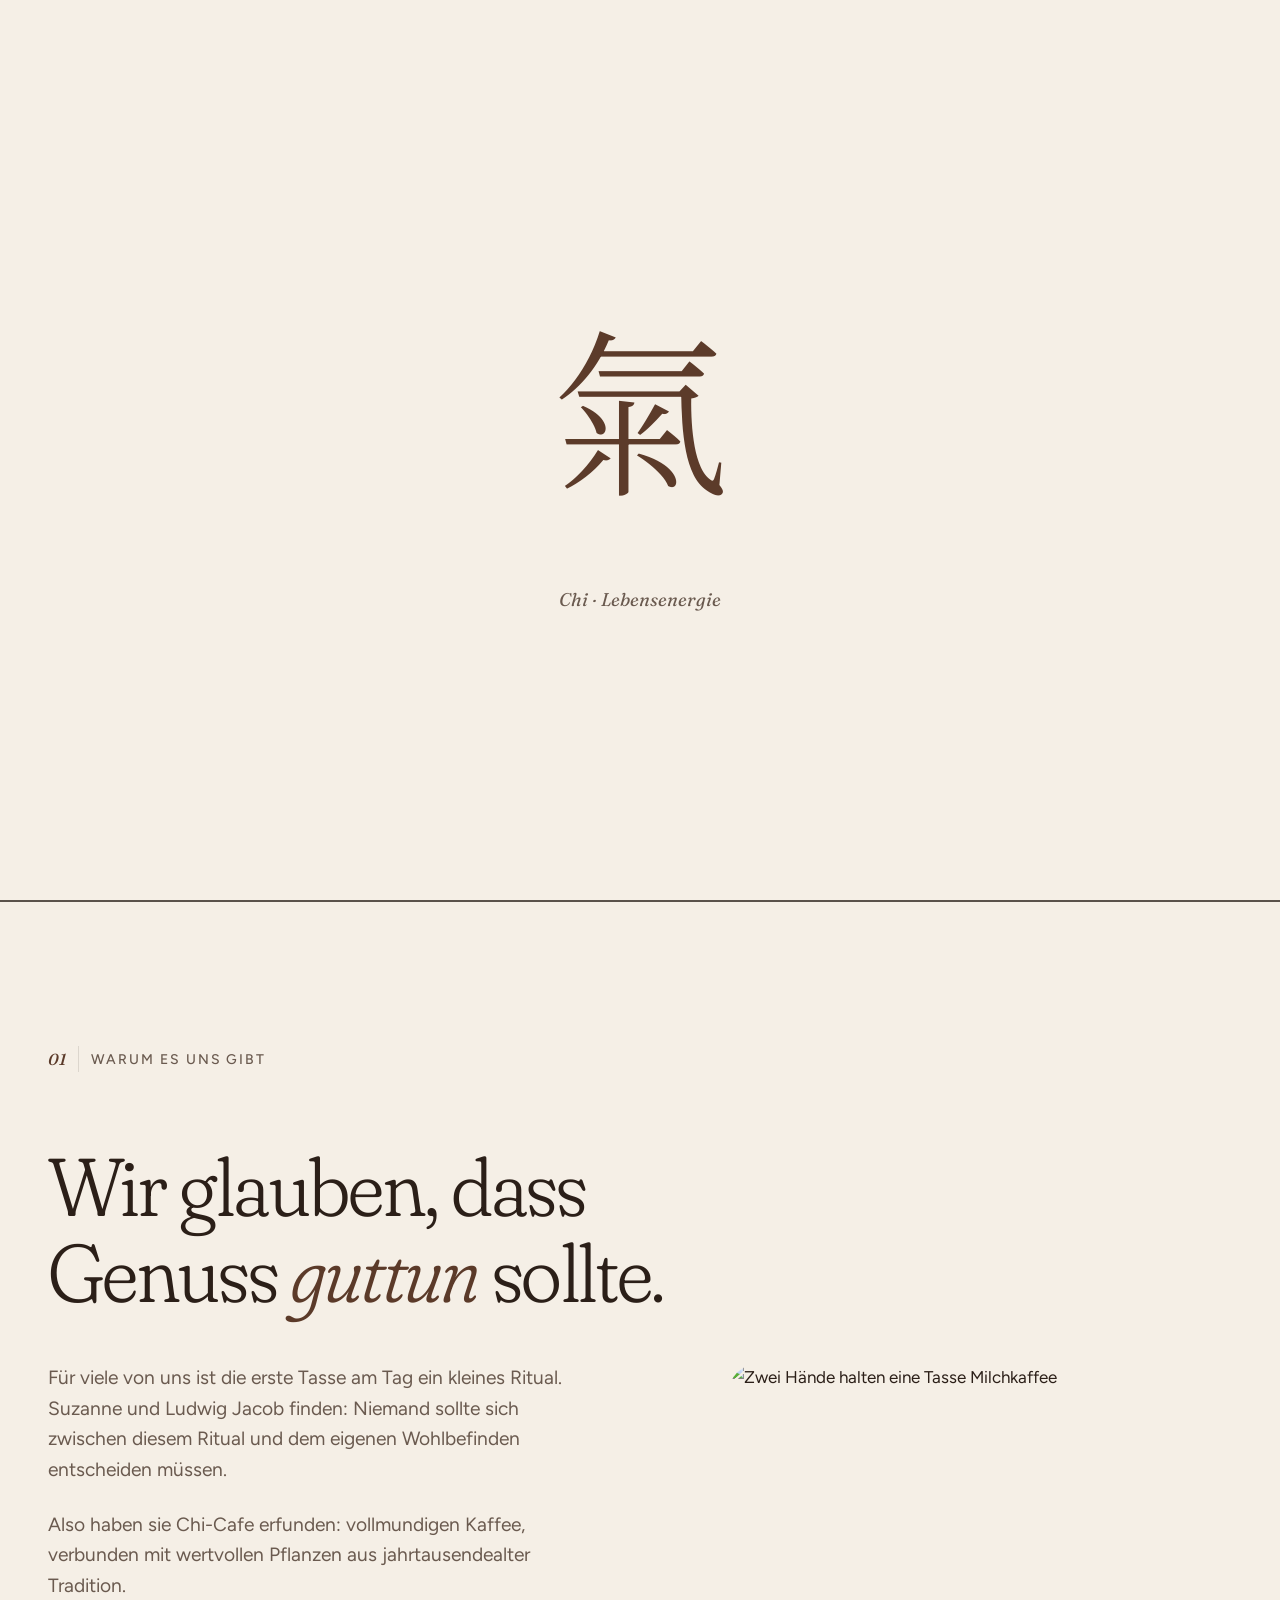
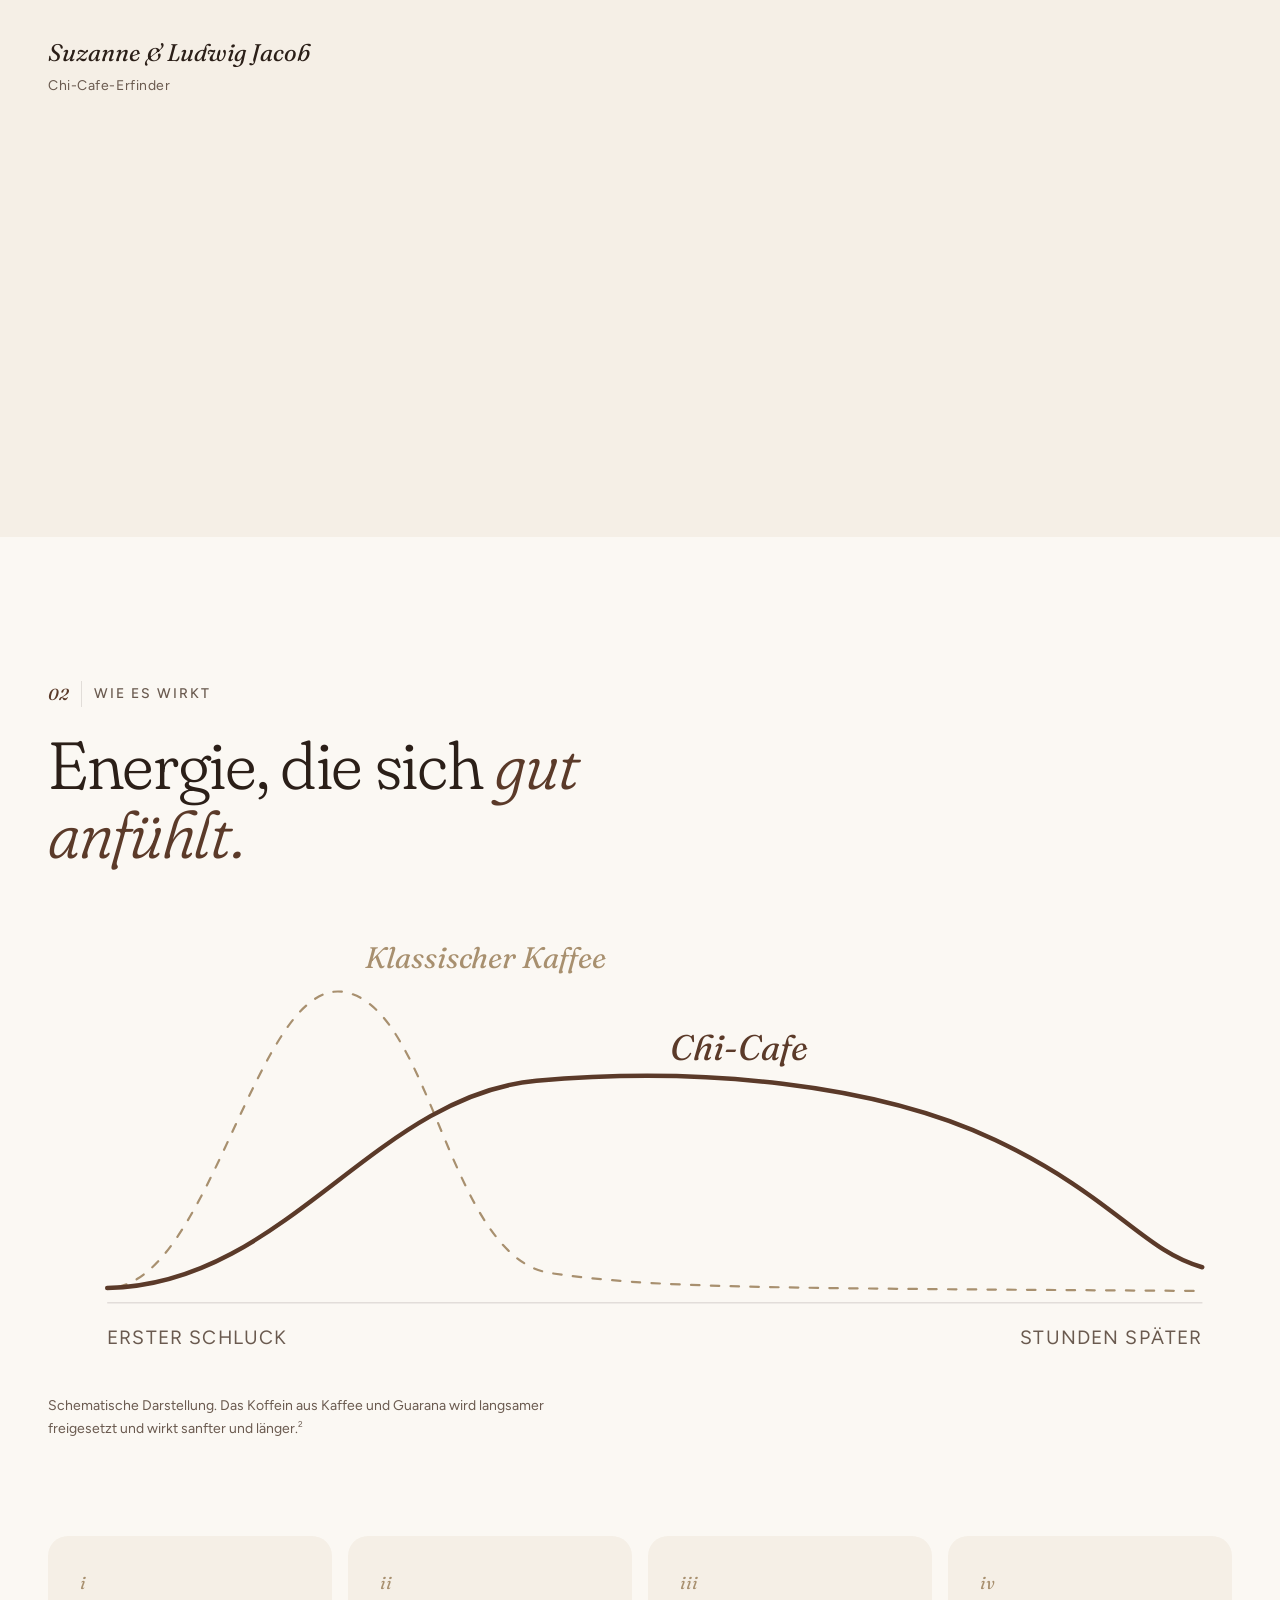
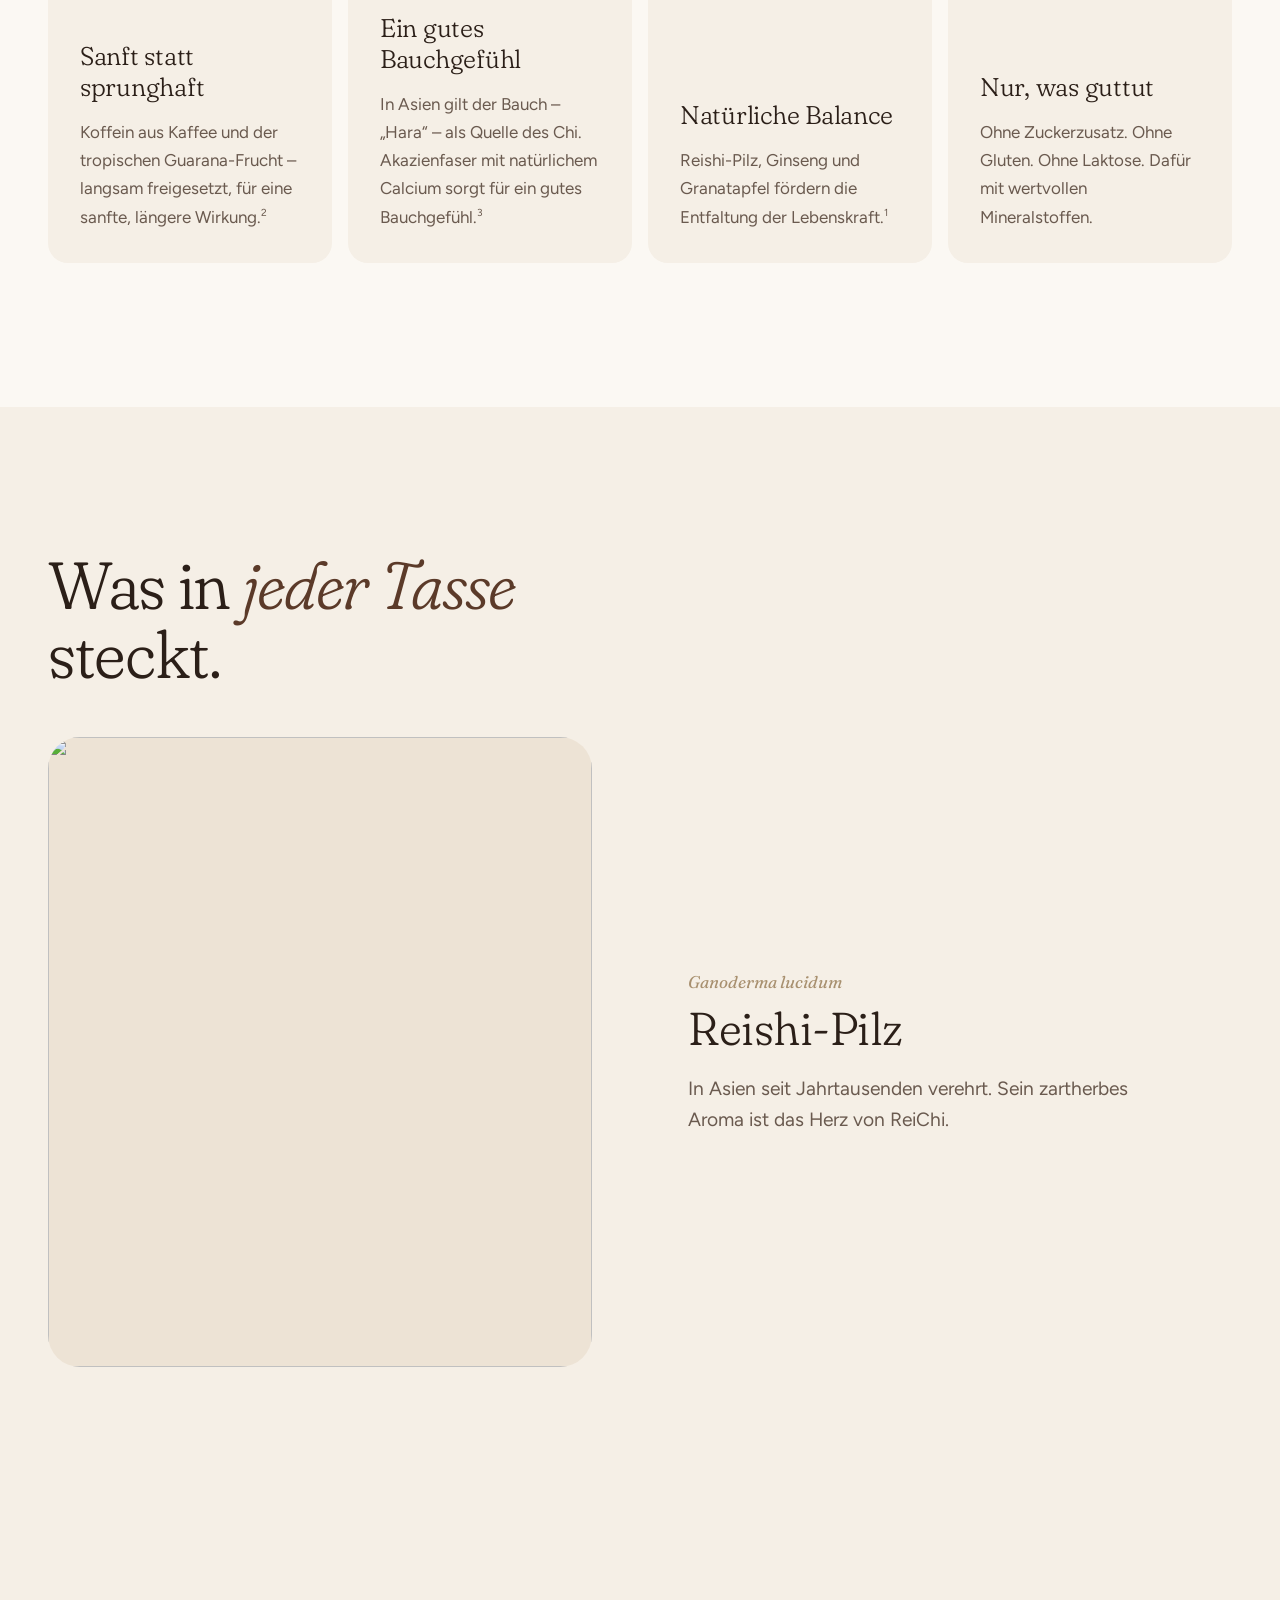
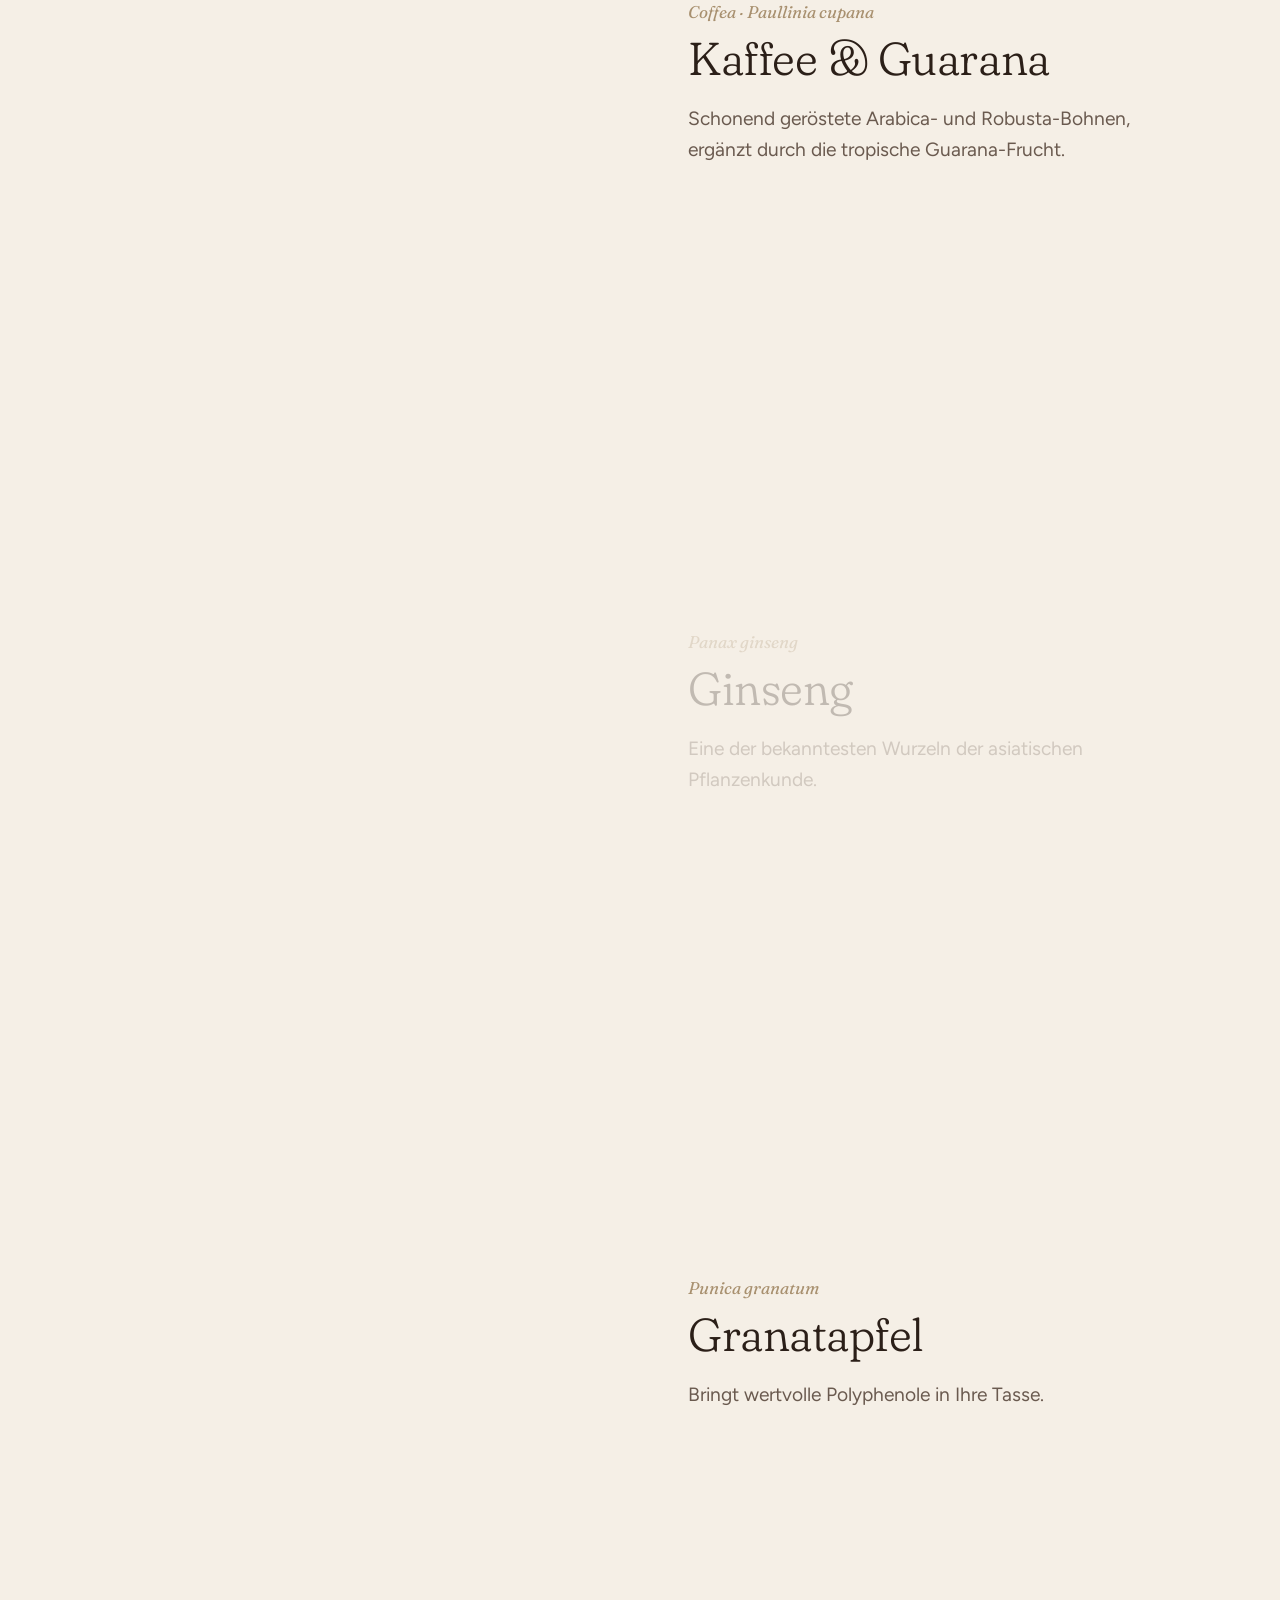
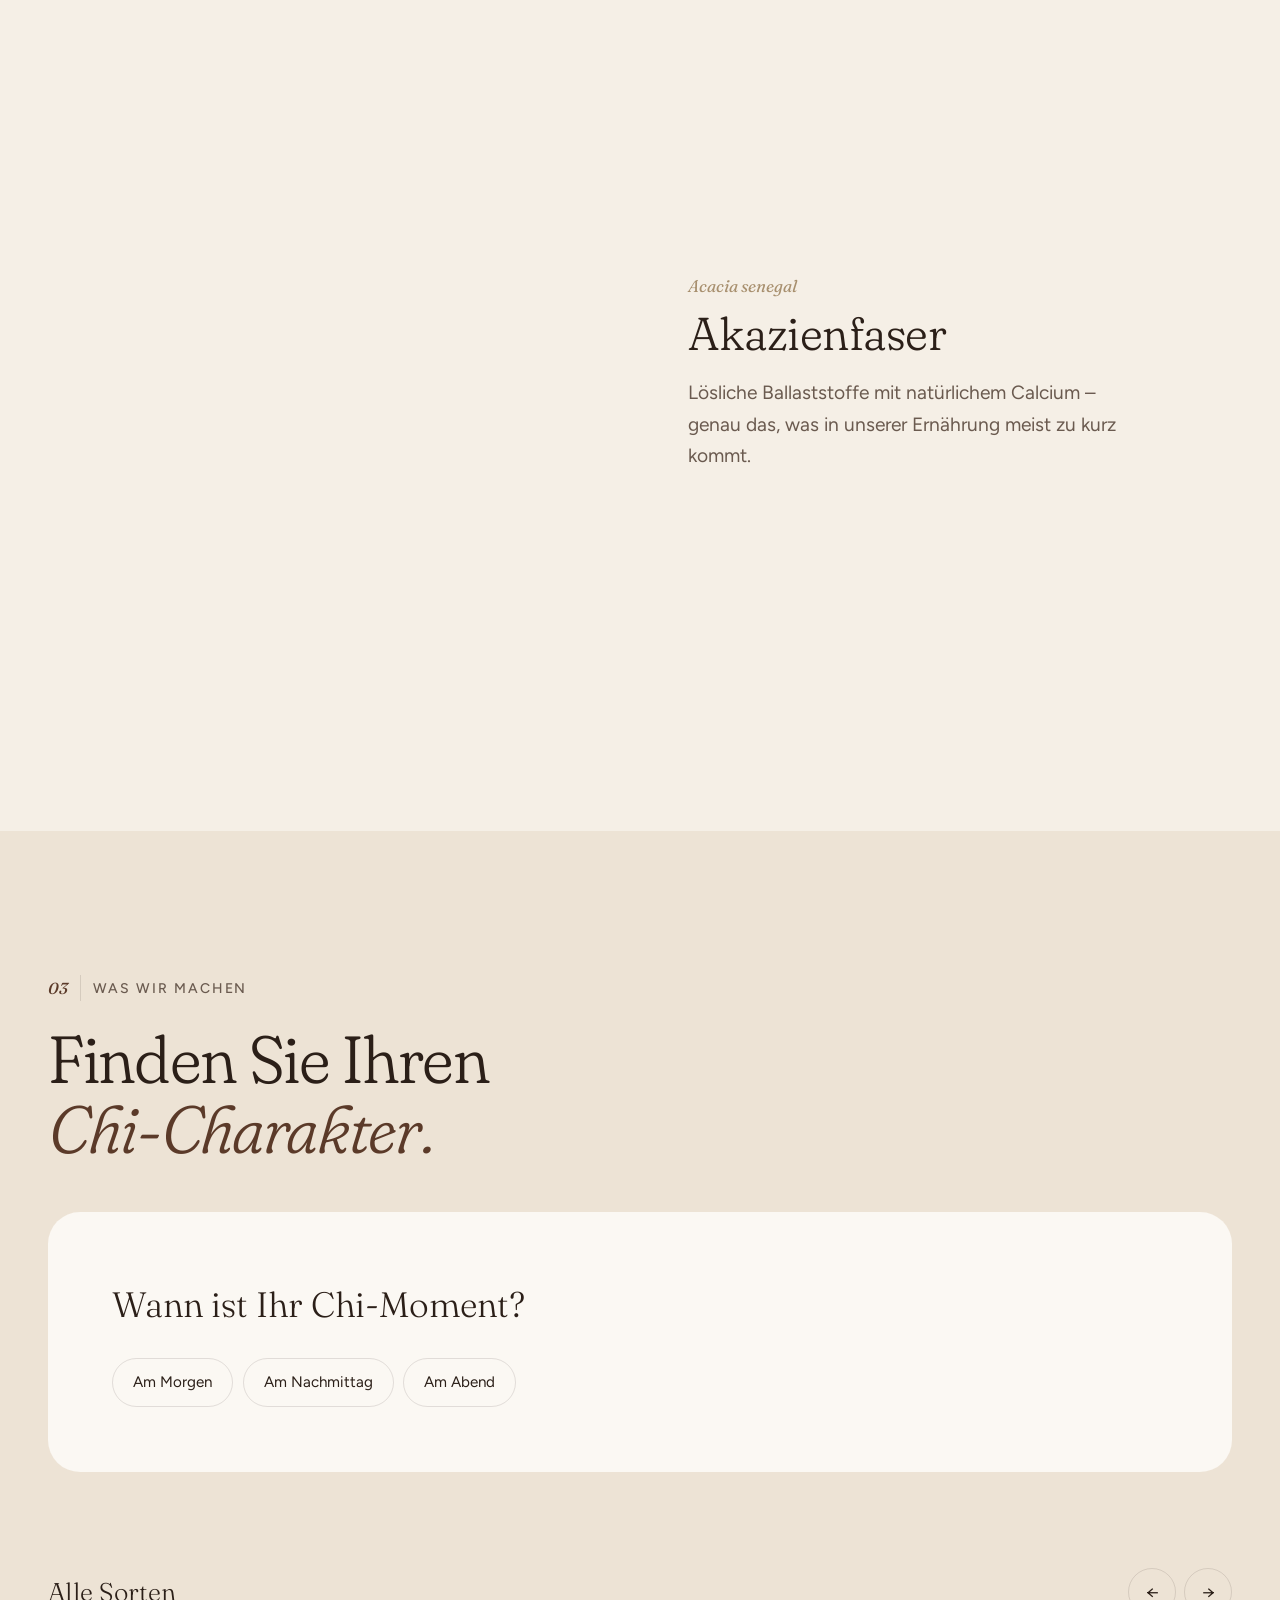
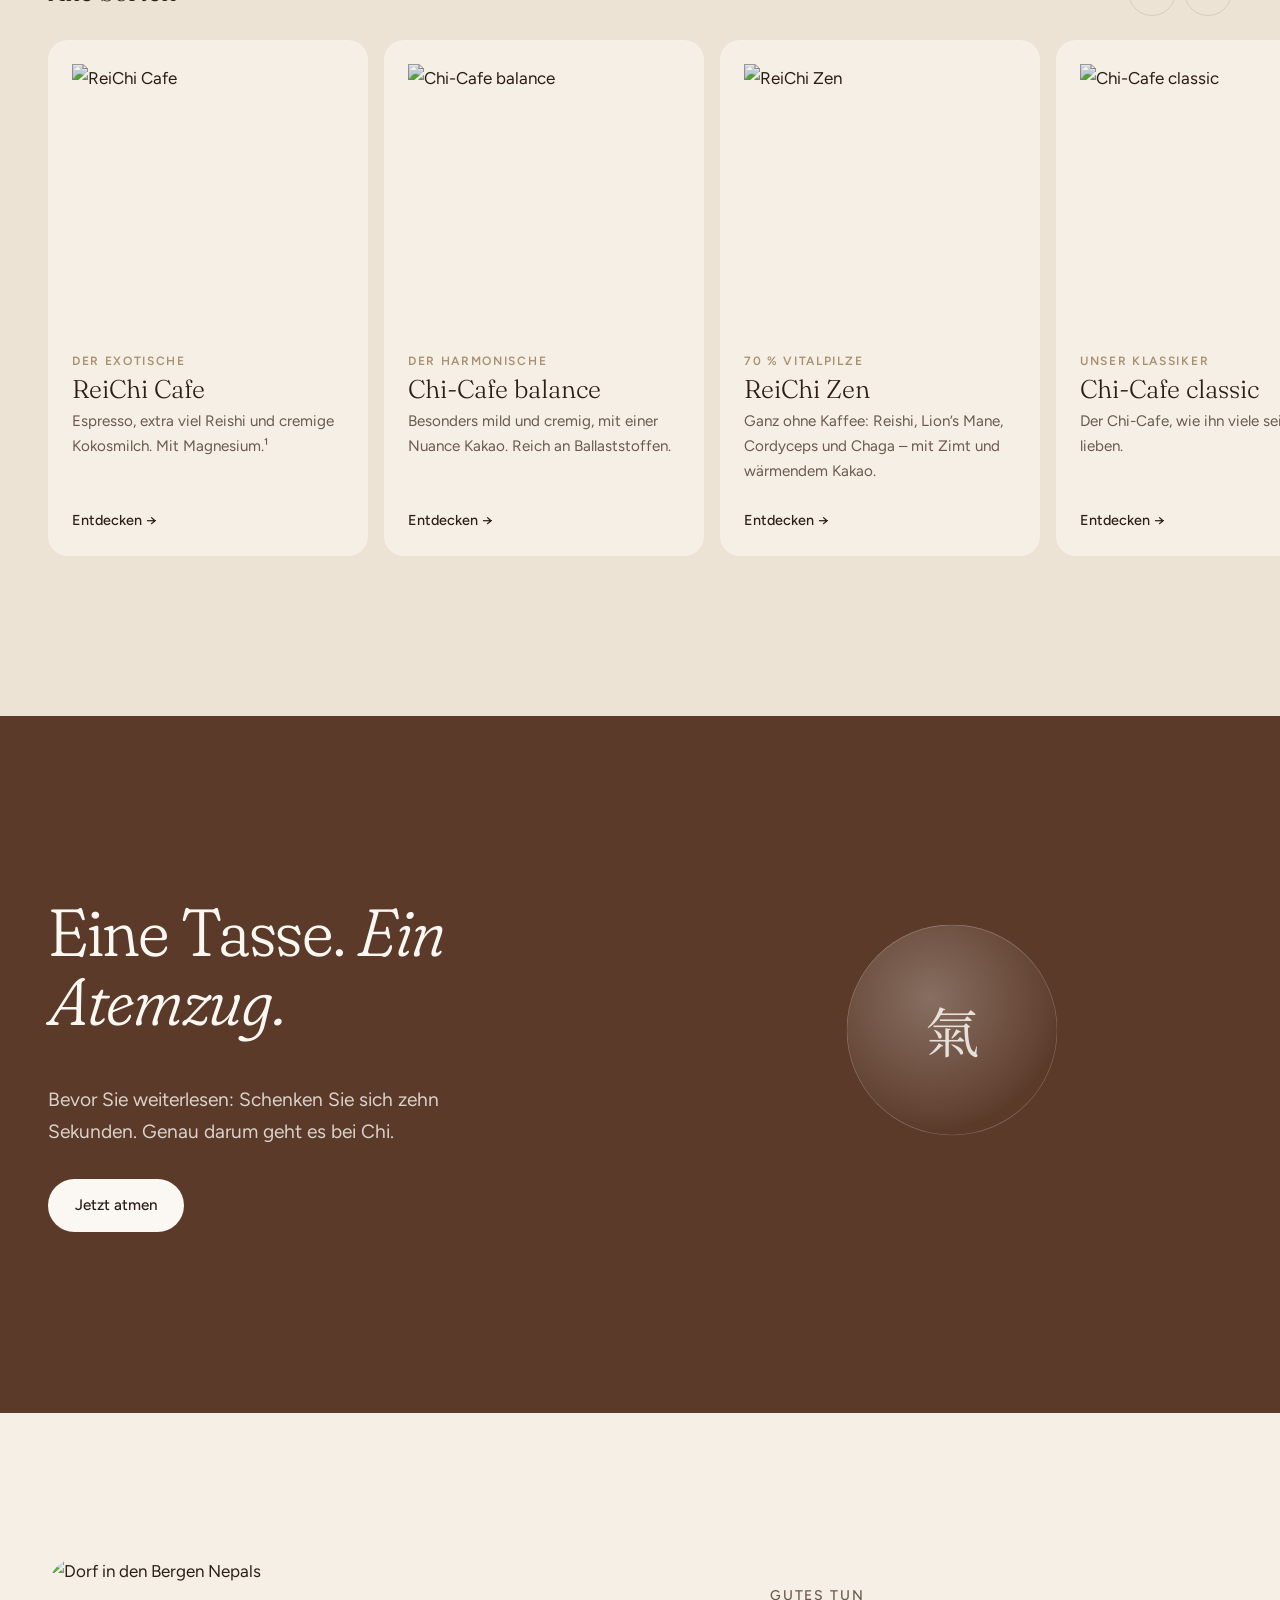
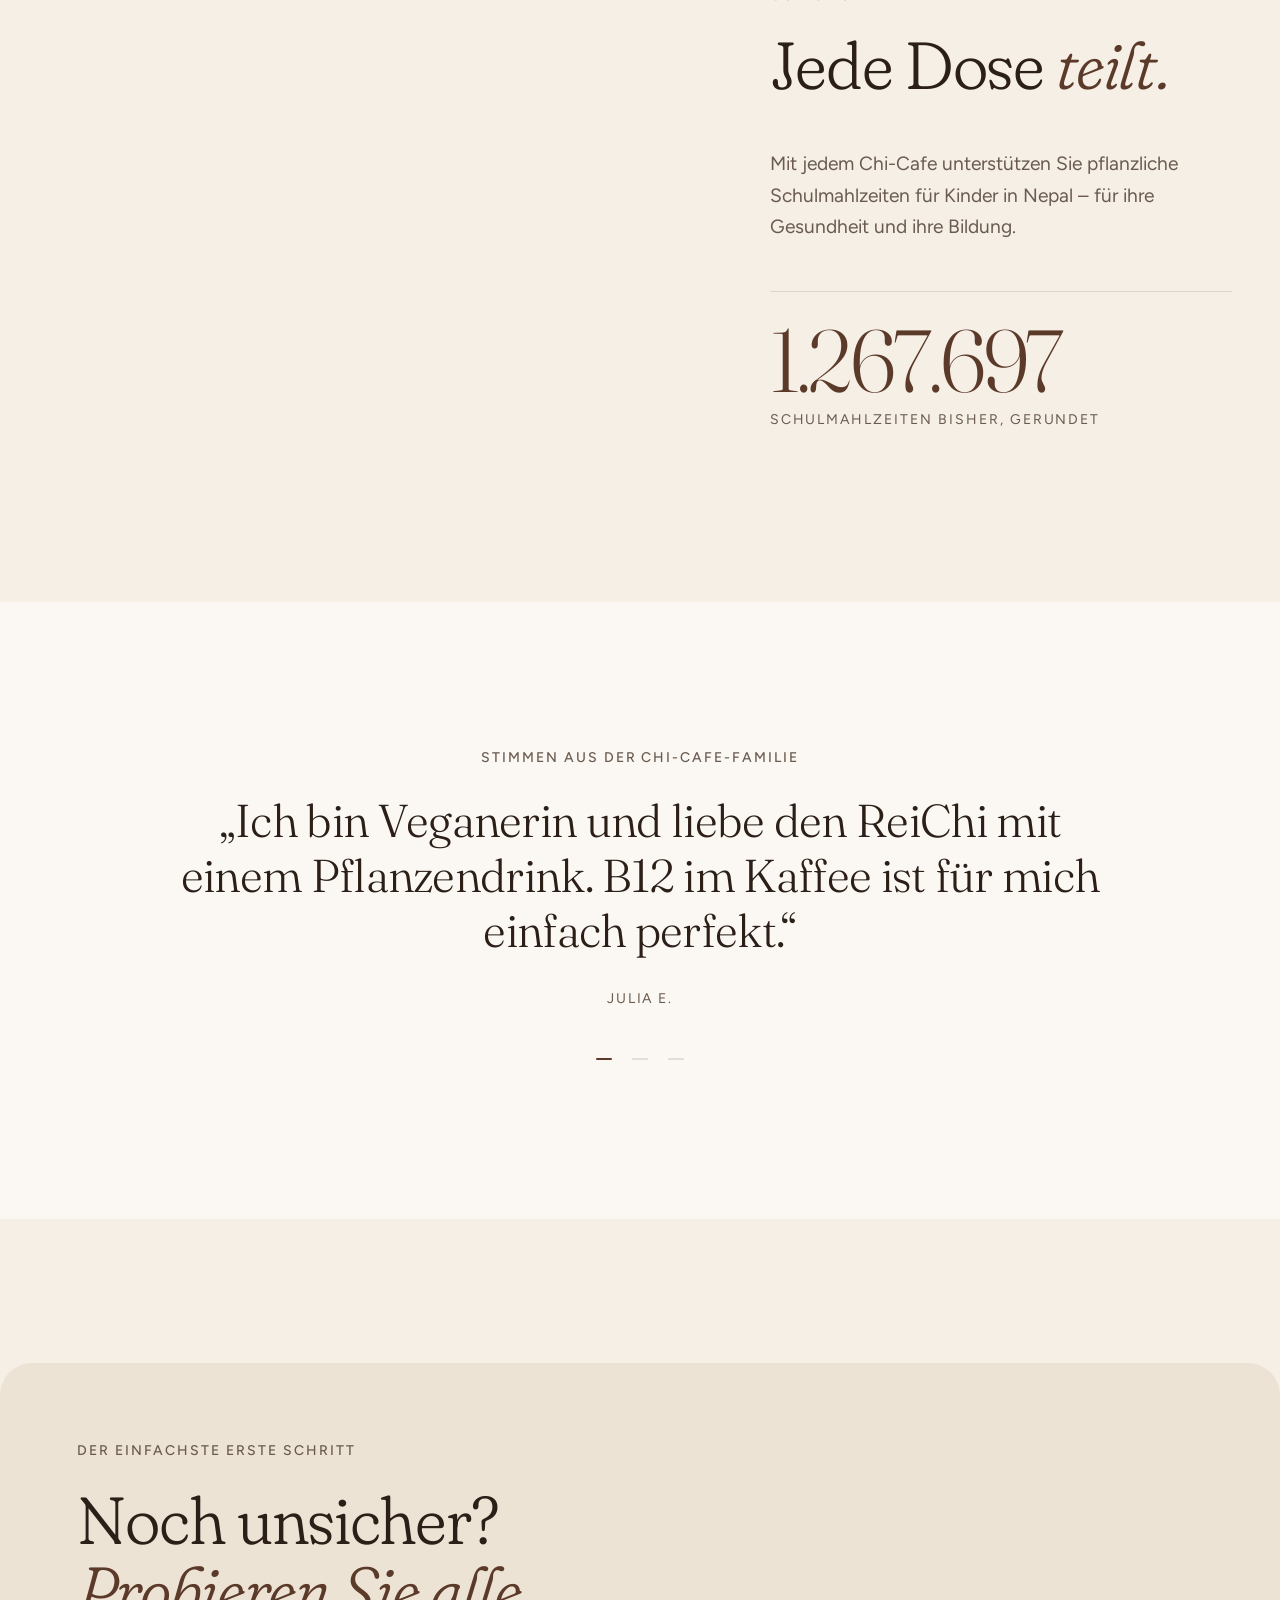
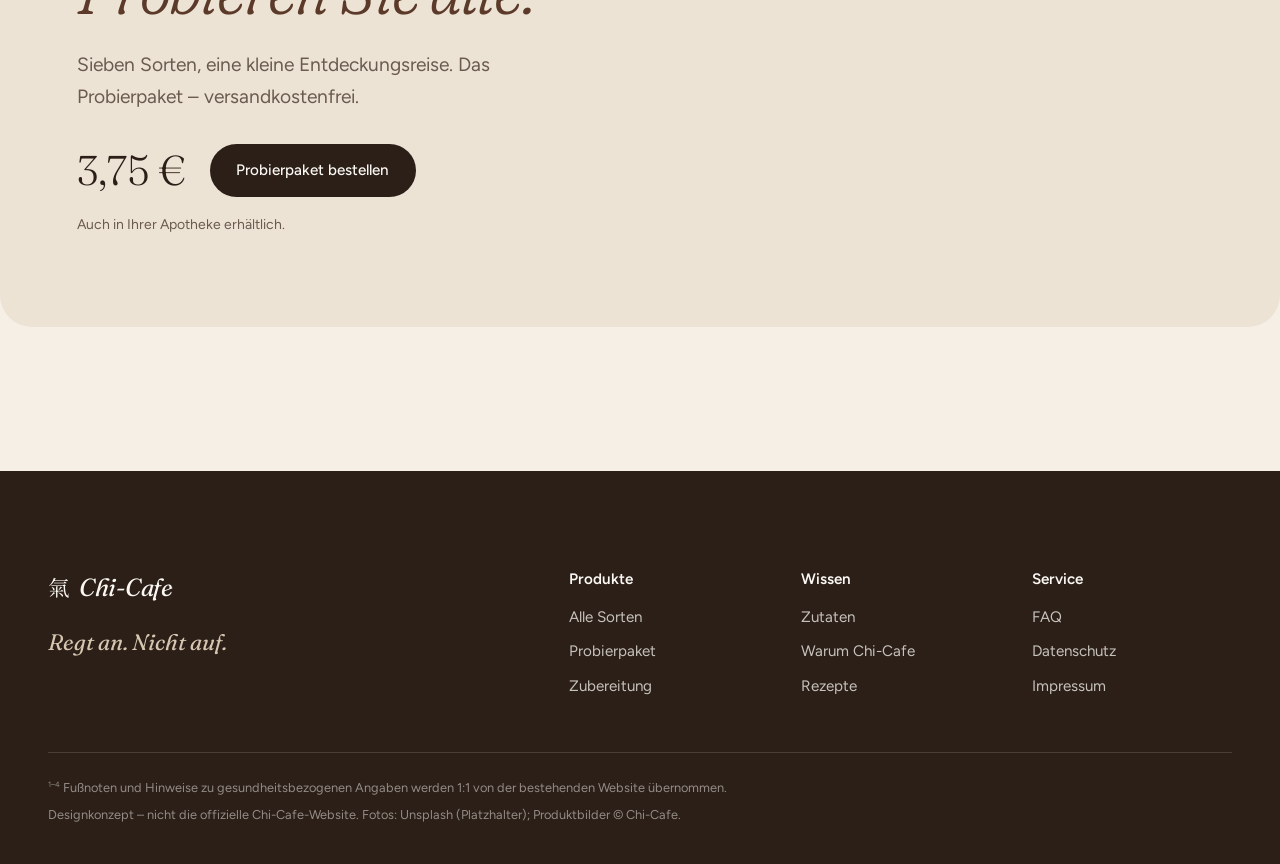
==== commit 4d36e329: "Polish finder visual, mobile chart labels, screenshot mode Co-Authored-By: Claude Opus 5.5 <noreply@" ====
--- a/index.html
+++ b/index.html
@@ -287,7 +287,7 @@
           <p class="eyebrow reveal" data-en="Doing good">Gutes tun</p>
           <h2 class="h2 reveal" data-en="Every tin <em>shares.</em>">Jede Dose <em>teilt.</em></h2>
           <p class="reveal" data-en="With every Chi-Cafe you buy, you support plant-based school meals for children in Nepal – for their health and their education.">Mit jedem Chi-Cafe unterstützen Sie pflanzliche Schulmahlzeiten für Kinder in Nepal – für ihre Gesundheit und ihre Bildung.</p>
-          <p class="counter reveal"><span class="counter__num" id="counter" data-target="2000000">0</span><span class="counter__label" data-en="school meals so far">Schulmahlzeiten bisher</span></p>
+          <p class="counter reveal"><span class="counter__num" id="counter" data-target="2000000">0</span><span class="counter__label" data-en="school meals so far, rounded">Schulmahlzeiten bisher, gerundet</span></p>
         </div>
       </div>
     </section>
--- a/styles.css
+++ b/styles.css
@@ -48,12 +48,14 @@
   overflow-x: hidden;
 }
 img { display: block; max-width: 100%; }
+[hidden] { display: none !important; }
 a { color: inherit; }
 button { font: inherit; color: inherit; }
 sup { font-size: .6em; line-height: 0; }
 :focus-visible { outline: 2px solid var(--reishi); outline-offset: 3px; border-radius: 4px; }
 
 .wrap { width: 100%; max-width: var(--max); margin-inline: auto; padding-inline: var(--gutter); }
+section[id] { scroll-margin-top: 64px; }
 .section { padding-block: clamp(var(--s6), 12vw, var(--s8)); }
 
 /* ---------- type ---------- */
